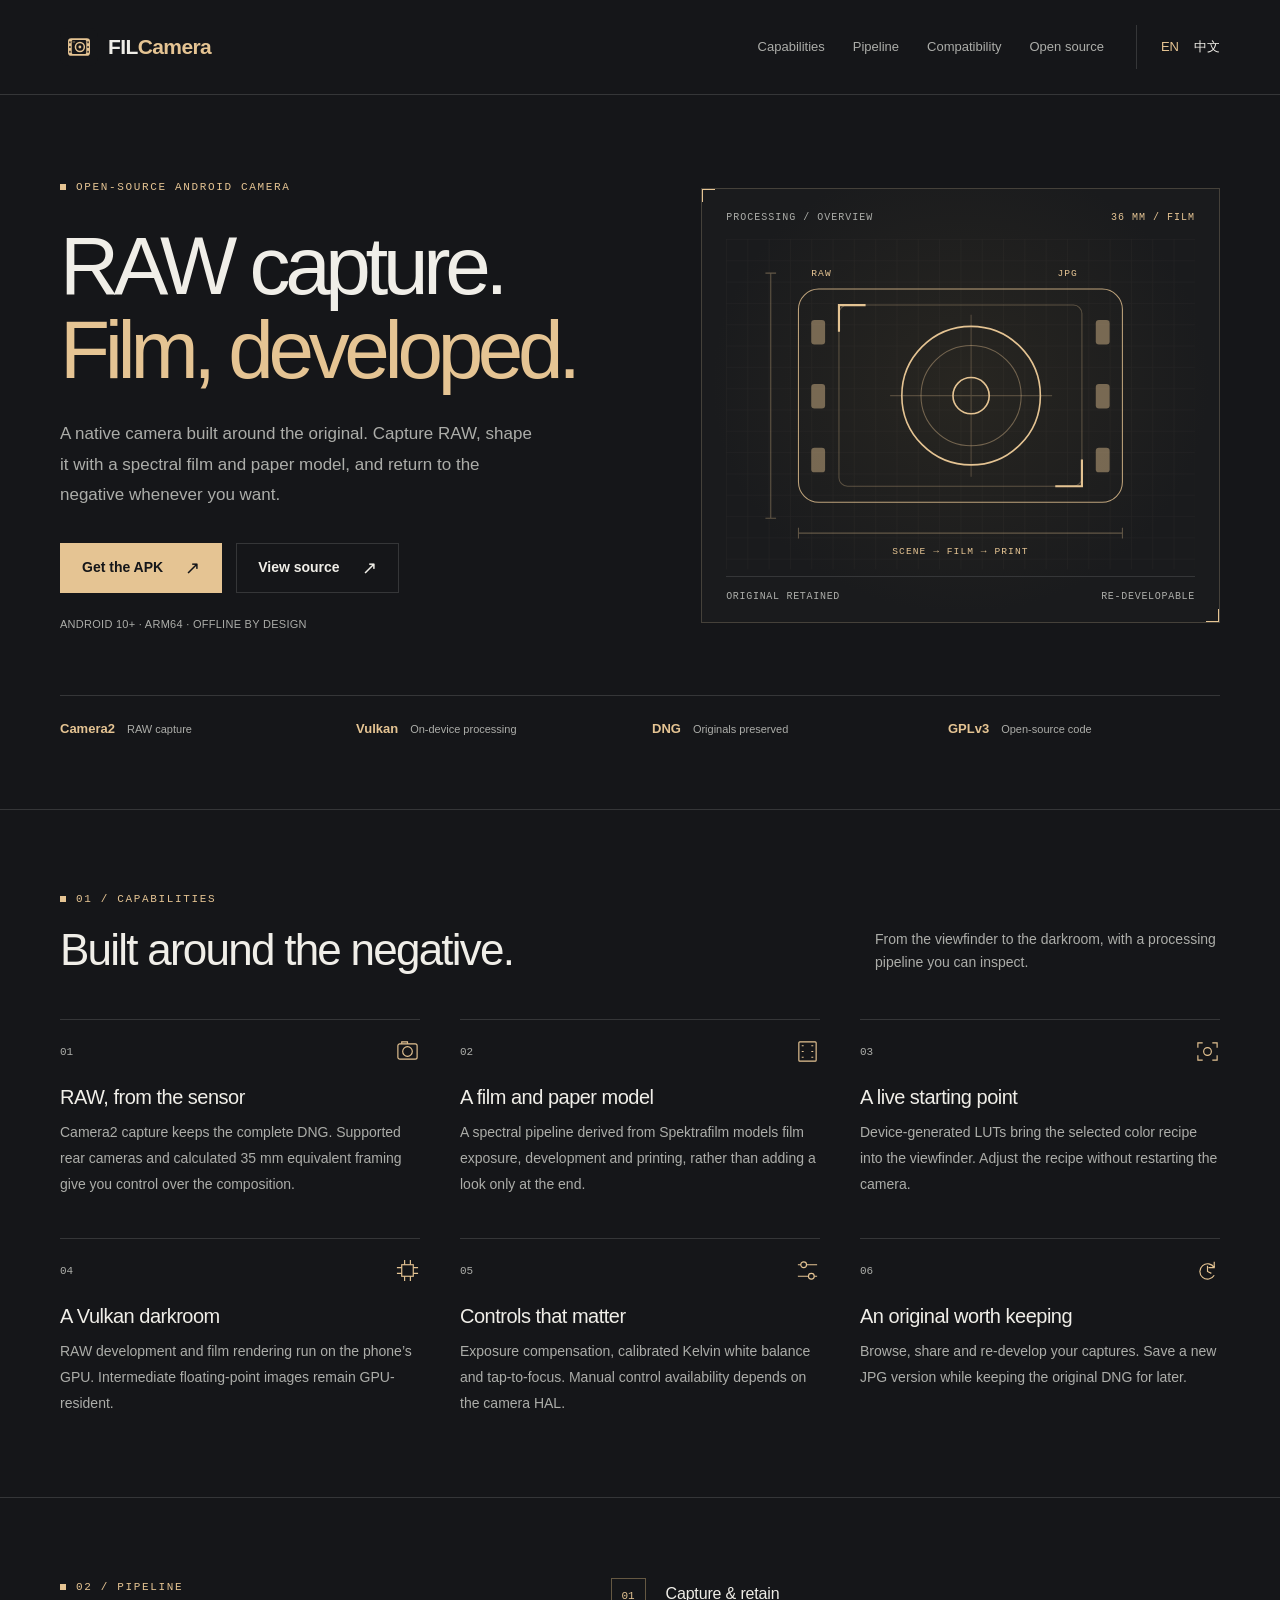
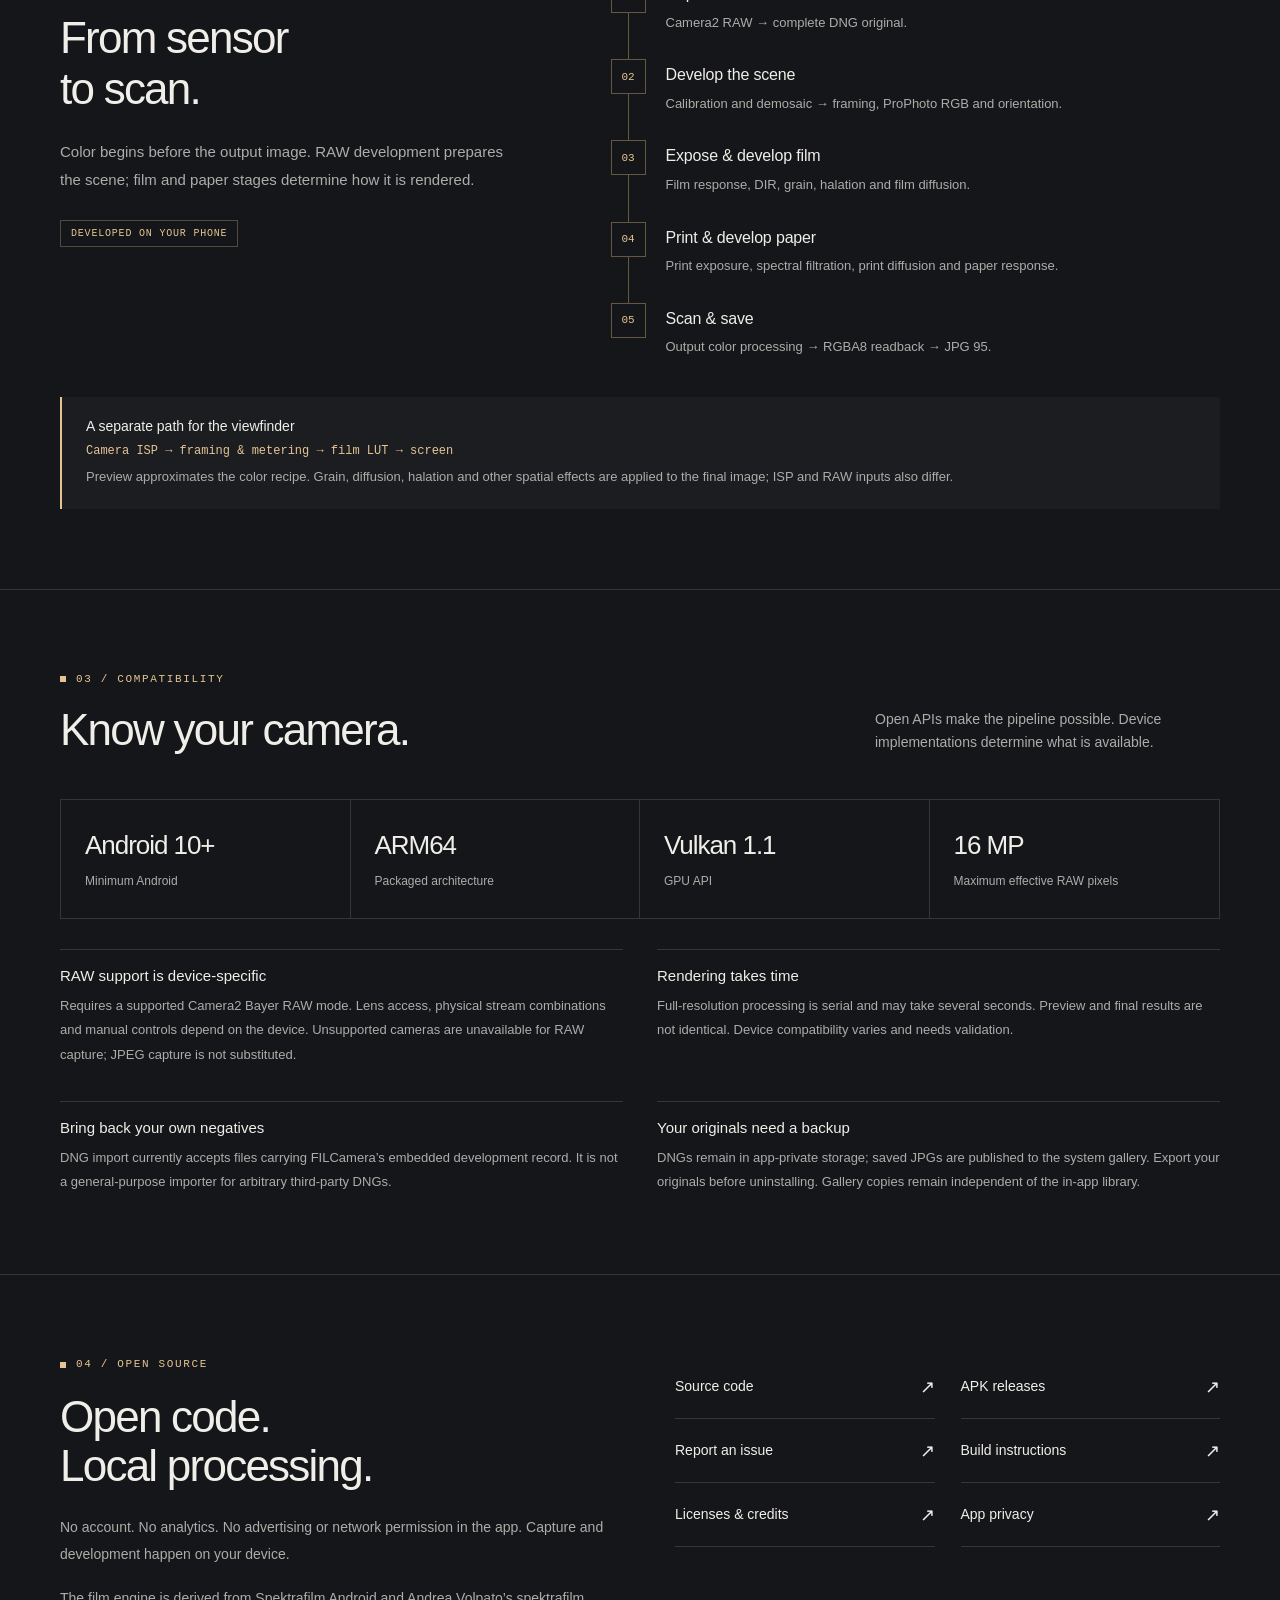
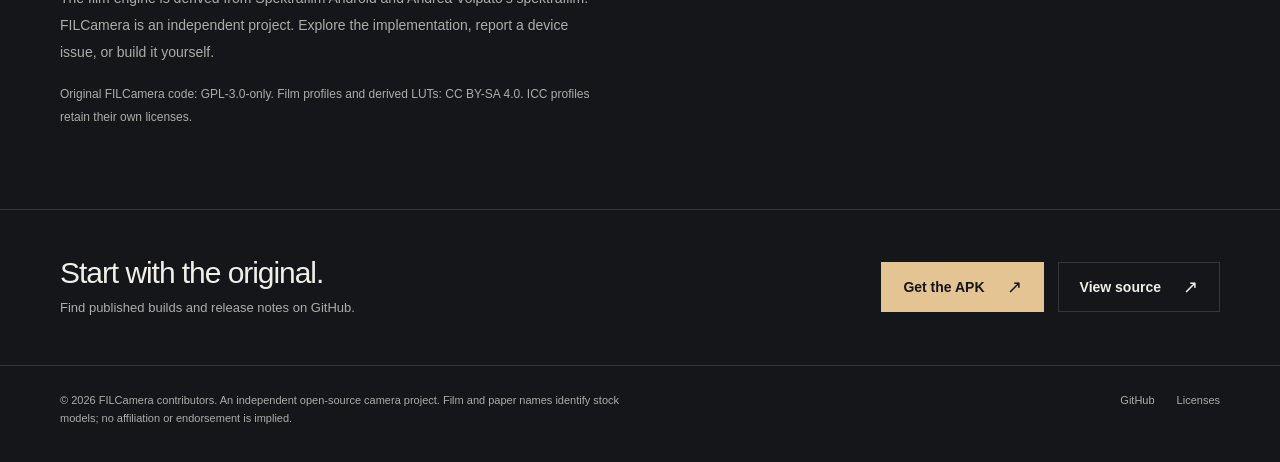
==== index.html @ e4e44b3f "Add FILCamera project website for GitHub Pages" ====
<!doctype html>
<html lang="en">
<head>
<meta charset="utf-8"><meta name="viewport" content="width=device-width, initial-scale=1">
<title>FILCamera — An open-source RAW film camera for Android</title><meta name="description" content="A native Android RAW camera with an on-device Vulkan film pipeline. Keep the DNG, preview a film recipe, and develop another version later.">
<meta name="theme-color" content="#151619"><link rel="icon" href="assets/icon.svg" type="image/svg+xml">
<link rel="canonical" href="https://c52e.github.io/filcamera/"><link rel="alternate" hreflang="en" href="https://c52e.github.io/filcamera/"><link rel="alternate" hreflang="zh-CN" href="https://c52e.github.io/filcamera/zh/"><link rel="alternate" hreflang="x-default" href="https://c52e.github.io/filcamera/">
<meta property="og:type" content="website"><meta property="og:title" content="FILCamera — An open-source RAW film camera for Android"><meta property="og:description" content="A native Android RAW camera with an on-device Vulkan film pipeline. Keep the DNG, preview a film recipe, and develop another version later."><meta property="og:url" content="https://c52e.github.io/filcamera/">
<link rel="stylesheet" href="assets/style.css"><script src="assets/site.js" defer></script>
</head>
<body>
<a class="skip" href="#main">Skip to content</a>
<header class="header"><div class="container header-inner"><a class="brand" href="./" aria-label="FILCamera"><img src="assets/icon.svg" width="38" height="38" alt=""><span>FIL<span class="brand-mark">Camera</span></span></a><nav class="nav" aria-label="Main navigation"><a href="#capabilities">Capabilities</a><a href="#pipeline">Pipeline</a><a href="#compatibility">Compatibility</a><a href="#open-source">Open source</a></nav><nav class="languages" aria-label="Language"><a href="./?lang=en" data-language="en" lang="en" aria-current="page">EN</a><a href="zh/?lang=zh" data-language="zh" lang="zh-CN">中文</a></nav></div></header>
<main id="main">
<section class="hero container" aria-labelledby="hero-title"><div class="hero-grid"><div class="hero-copy"><div class="eyebrow">OPEN-SOURCE ANDROID CAMERA</div><h1 id="hero-title">RAW capture.<br><span>Film, developed.</span></h1><p>A native camera built around the original. Capture RAW, shape it with a spectral film and paper model, and return to the negative whenever you want.</p><div class="actions"><a class="button primary" href="https://github.com/c52e/filcamera/releases">Get the APK<span class="arrow" aria-hidden="true">↗</span></a><a class="button secondary" href="https://github.com/c52e/filcamera">View source<span class="arrow" aria-hidden="true">↗</span></a></div><span class="hero-note">ANDROID 10+ · ARM64 · OFFLINE BY DESIGN</span></div>
<div class="schematic"><div class="schematic-top"><span>PROCESSING / OVERVIEW</span><span>36 MM / FILM</span></div>
<svg class="film-drawing" viewBox="0 0 440 310" role="img" aria-labelledby="diagram-title"><title id="diagram-title">Diagram of RAW capture, film rendering and JPG output</title>
<defs><pattern id="grid" width="20" height="20" patternUnits="userSpaceOnUse"><path d="M20 0H0V20" fill="none" stroke="#c6b89d" stroke-opacity=".055"/></pattern><linearGradient id="film-line" x1="0" x2="1"><stop stop-color="#e5c493" stop-opacity=".1"/><stop offset=".5" stop-color="#e5c493"/><stop offset="1" stop-color="#e5c493" stop-opacity=".1"/></linearGradient></defs>
<rect width="440" height="310" fill="url(#grid)"/>
<g fill="none" stroke="#e5c493"><rect x="68" y="47" width="304" height="200" rx="19" stroke-opacity=".8"/><rect x="106" y="62" width="228" height="170" rx="8" stroke-opacity=".3"/><circle cx="230" cy="147" r="65" stroke-width="1.5"/><circle cx="230" cy="147" r="47" stroke-opacity=".4"/><circle cx="230" cy="147" r="17" stroke-width="1.5"/><path d="M154 147h152m-76-76v152" stroke-opacity=".25"/><path d="M106 87V62h25m178 170h25v-25" stroke-width="2"/><path d="M42 32v230m-5-230h10m-10 230h10" stroke-opacity=".35"/><path d="M68 276h304m-304-5v10m304-10v10" stroke-opacity=".35"/></g>
<g fill="#e5c493" fill-opacity=".45"><rect x="80" y="76" width="13" height="23" rx="3"/><rect x="80" y="136" width="13" height="23" rx="3"/><rect x="80" y="196" width="13" height="23" rx="3"/><rect x="347" y="76" width="13" height="23" rx="3"/><rect x="347" y="136" width="13" height="23" rx="3"/><rect x="347" y="196" width="13" height="23" rx="3"/></g>
<path d="M8 147h60m304 0h60" stroke="url(#film-line)" fill="none"/><g fill="#e5c493" font-family="Consolas,monospace" font-size="9" letter-spacing="1"><text x="80" y="35">RAW</text><text x="311" y="35">JPG</text><text x="220" y="296" text-anchor="middle">SCENE → FILM → PRINT</text></g></svg>
<div class="schematic-bottom"><span>ORIGINAL RETAINED</span><span>RE-DEVELOPABLE</span></div></div></div>
<div class="hero-meta"><div><strong>Camera2</strong><span>RAW capture</span></div><div><strong>Vulkan</strong><span>On-device processing</span></div><div><strong>DNG</strong><span>Originals preserved</span></div><div><strong>GPLv3</strong><span>Open-source code</span></div></div></section>
<section class="section" id="capabilities"><div class="container"><div class="section-heading"><div><div class="eyebrow">01 / Capabilities</div><h2>Built around the negative.</h2></div><p>From the viewfinder to the darkroom, with a processing pipeline you can inspect.</p></div><div class="features"><article class="feature"><div class="feature-top"><span class="feature-number">01</span><svg class="glyph" viewBox="0 0 26 26" fill="none" stroke="currentColor" stroke-width="1.2" aria-hidden="true"><rect x="3" y="5" width="20" height="16" rx="2"/><circle cx="13" cy="13" r="5"/><path d="M7 5V3h6v2"/></svg></div><h3>RAW, from the sensor</h3><p>Camera2 capture keeps the complete DNG. Supported rear cameras and calculated 35 mm equivalent framing give you control over the composition.</p></article><article class="feature"><div class="feature-top"><span class="feature-number">02</span><svg class="glyph" viewBox="0 0 26 26" fill="none" stroke="currentColor" stroke-width="1.2" aria-hidden="true"><rect x="4" y="3" width="18" height="20" rx="1"/><path d="M7 7h2m-2 6h2m-2 6h2m8-12h2m-2 6h2m-2 6h2"/></svg></div><h3>A film and paper model</h3><p>A spectral pipeline derived from Spektrafilm models film exposure, development and printing, rather than adding a look only at the end.</p></article><article class="feature"><div class="feature-top"><span class="feature-number">03</span><svg class="glyph" viewBox="0 0 26 26" fill="none" stroke="currentColor" stroke-width="1.2" aria-hidden="true"><path d="M3 9V4h5m10 0h5v5M3 17v5h5m10 0h5v-5"/><circle cx="13" cy="13" r="4"/></svg></div><h3>A live starting point</h3><p>Device-generated LUTs bring the selected color recipe into the viewfinder. Adjust the recipe without restarting the camera.</p></article><article class="feature"><div class="feature-top"><span class="feature-number">04</span><svg class="glyph" viewBox="0 0 26 26" fill="none" stroke="currentColor" stroke-width="1.2" aria-hidden="true"><rect x="7" y="7" width="12" height="12"/><path d="M10 2v5m6-5v5M10 19v5m6-5v5M2 10h5m-5 6h5m12-6h5m-5 6h5"/></svg></div><h3>A Vulkan darkroom</h3><p>RAW development and film rendering run on the phone’s GPU. Intermediate floating-point images remain GPU-resident.</p></article><article class="feature"><div class="feature-top"><span class="feature-number">05</span><svg class="glyph" viewBox="0 0 26 26" fill="none" stroke="currentColor" stroke-width="1.2" aria-hidden="true"><path d="M3 7h20M3 19h20"/><circle cx="9" cy="7" r="3" fill="#151619"/><circle cx="17" cy="19" r="3" fill="#151619"/></svg></div><h3>Controls that matter</h3><p>Exposure compensation, calibrated Kelvin white balance and tap-to-focus. Manual control availability depends on the camera HAL.</p></article><article class="feature"><div class="feature-top"><span class="feature-number">06</span><svg class="glyph" viewBox="0 0 26 26" fill="none" stroke="currentColor" stroke-width="1.2" aria-hidden="true"><path d="M20 10a8 8 0 1 0 0 8M20 4v6h-6"/><path d="M13 8v6l4 2"/></svg></div><h3>An original worth keeping</h3><p>Browse, share and re-develop your captures. Save a new JPG version while keeping the original DNG for later.</p></article></div></div></section>
<section class="section" id="pipeline"><div class="container"><div class="pipeline-grid"><div class="pipeline-intro"><div class="eyebrow">02 / Pipeline</div><h2>From sensor<br>to scan.</h2><p>Color begins before the output image. RAW development prepares the scene; film and paper stages determine how it is rendered.</p><span class="pipeline-tag">DEVELOPED ON YOUR PHONE</span></div><ol class="flow" aria-label="Final image processing pipeline"><li><span class="flow-index" aria-hidden="true">01</span><div><h3>Capture & retain</h3><p>Camera2 RAW → complete DNG original.</p></div></li><li><span class="flow-index" aria-hidden="true">02</span><div><h3>Develop the scene</h3><p>Calibration and demosaic → framing, ProPhoto RGB and orientation.</p></div></li><li><span class="flow-index" aria-hidden="true">03</span><div><h3>Expose & develop film</h3><p>Film response, DIR, grain, halation and film diffusion.</p></div></li><li><span class="flow-index" aria-hidden="true">04</span><div><h3>Print & develop paper</h3><p>Print exposure, spectral filtration, print diffusion and paper response.</p></div></li><li><span class="flow-index" aria-hidden="true">05</span><div><h3>Scan & save</h3><p>Output color processing → RGBA8 readback → JPG 95.</p></div></li></ol></div><aside class="preview-note"><h3>A separate path for the viewfinder</h3><div class="preview-path">Camera ISP → framing & metering → film LUT → screen</div><p>Preview approximates the color recipe. Grain, diffusion, halation and other spatial effects are applied to the final image; ISP and RAW inputs also differ.</p></aside></div></section>
<section class="section" id="compatibility"><div class="container"><div class="section-heading"><div><div class="eyebrow">03 / Compatibility</div><h2>Know your camera.</h2></div><p>Open APIs make the pipeline possible. Device implementations determine what is available.</p></div><div class="requirements"><div class="requirement"><strong>Android 10+</strong><span>Minimum Android</span></div><div class="requirement"><strong>ARM64</strong><span>Packaged architecture</span></div><div class="requirement"><strong>Vulkan 1.1</strong><span>GPU API</span></div><div class="requirement"><strong>16 MP</strong><span>Maximum effective RAW pixels</span></div></div><div class="details"><article class="detail"><h3>RAW support is device-specific</h3><p>Requires a supported Camera2 Bayer RAW mode. Lens access, physical stream combinations and manual controls depend on the device. Unsupported cameras are unavailable for RAW capture; JPEG capture is not substituted.</p></article><article class="detail"><h3>Rendering takes time</h3><p>Full-resolution processing is serial and may take several seconds. Preview and final results are not identical. Device compatibility varies and needs validation.</p></article><article class="detail"><h3>Bring back your own negatives</h3><p>DNG import currently accepts files carrying FILCamera’s embedded development record. It is not a general-purpose importer for arbitrary third-party DNGs.</p></article><article class="detail"><h3>Your originals need a backup</h3><p>DNGs remain in app-private storage; saved JPGs are published to the system gallery. Export your originals before uninstalling. Gallery copies remain independent of the in-app library.</p></article></div></div></section>
<section class="section" id="open-source"><div class="container open-grid"><div><div class="eyebrow">04 / Open source</div><h2>Open code.<br>Local processing.</h2><p>No account. No analytics. No advertising or network permission in the app. Capture and development happen on your device.</p><p>The film engine is derived from Spektrafilm Android and Andrea Volpato’s spektrafilm. FILCamera is an independent project. Explore the implementation, report a device issue, or build it yourself.</p><p class="license-line">Original FILCamera code: GPL-3.0-only. Film profiles and derived LUTs: CC BY-SA 4.0. ICC profiles retain their own licenses.</p></div><div class="open-links"><a class="resource-link" href="https://github.com/c52e/filcamera"><span>Source code</span><span class="arrow" aria-hidden="true">↗</span></a><a class="resource-link" href="https://github.com/c52e/filcamera/releases"><span>APK releases</span><span class="arrow" aria-hidden="true">↗</span></a><a class="resource-link" href="https://github.com/c52e/filcamera/issues"><span>Report an issue</span><span class="arrow" aria-hidden="true">↗</span></a><a class="resource-link" href="https://github.com/c52e/filcamera/blob/main/docs/BUILD.md"><span>Build instructions</span><span class="arrow" aria-hidden="true">↗</span></a><a class="resource-link" href="https://github.com/c52e/filcamera/blob/main/THIRD_PARTY_NOTICES.md"><span>Licenses & credits</span><span class="arrow" aria-hidden="true">↗</span></a><a class="resource-link" href="https://github.com/c52e/filcamera/blob/main/docs/PRIVACY.md"><span>App privacy</span><span class="arrow" aria-hidden="true">↗</span></a></div></div></section>
<section class="section" style="padding:0"><div class="container get-started"><div><h2>Start with the original.</h2><p>Find published builds and release notes on GitHub.</p></div><div class="actions"><a class="button primary" href="https://github.com/c52e/filcamera/releases">Get the APK<span class="arrow" aria-hidden="true">↗</span></a><a class="button secondary" href="https://github.com/c52e/filcamera">View source<span class="arrow" aria-hidden="true">↗</span></a></div></div></section>
</main><footer class="footer"><div class="container footer-inner"><span>© 2026 FILCamera contributors. An independent open-source camera project. Film and paper names identify stock models; no affiliation or endorsement is implied.</span><div class="footer-links"><a href="https://github.com/c52e/filcamera">GitHub</a><a href="https://github.com/c52e/filcamera/blob/main/THIRD_PARTY_NOTICES.md">Licenses</a></div></div></footer>
</body></html>
---- assets/style.css ----
@charset "UTF-8";
:root{color-scheme:dark;--bg:#151619;--panel:#1b1d20;--text:#f0eee8;--muted:#acada9;--gold:#e5c493;--line:#353638;--max:1160px;font-family:Inter,"Segoe UI",Arial,"PingFang SC","Microsoft YaHei",sans-serif;font-synthesis:none}
*{box-sizing:border-box}html{scroll-behavior:smooth;scroll-padding-top:100px}body{margin:0;background:var(--bg);color:var(--text);font-size:16px;line-height:1.65}a{color:inherit;text-decoration:none}button,a{-webkit-tap-highlight-color:transparent}a:focus-visible,summary:focus-visible{outline:2px solid var(--gold);outline-offset:6px}::selection{background:var(--gold);color:var(--bg)}svg{display:block}img{max-width:100%}h1,h2,h3,p{margin:0}h1,h2,h3{font-weight:500;line-height:1.12;letter-spacing:-.04em}p{color:var(--muted)}.container{width:min(var(--max),calc(100% - 80px));margin-inline:auto}.skip{position:fixed;top:8px;left:8px;z-index:10;background:var(--gold);color:var(--bg);padding:10px 16px;transform:translateY(-150%)}.skip:focus{transform:none}.header{border-bottom:1px solid var(--line)}.header-inner{display:flex;align-items:center;gap:32px;min-height:94px}.brand{display:flex;align-items:center;gap:10px;font-size:21px;font-weight:650;letter-spacing:-.6px;white-space:nowrap}.brand img{width:38px;height:38px}.brand-mark{color:var(--gold)}.nav{display:flex;gap:28px;margin-left:auto;font-size:13px;color:var(--muted)}.nav a:hover,.footer a:hover{color:var(--gold)}.languages{display:flex;border-left:1px solid var(--line);padding-left:24px;gap:15px;font-size:13px}.languages a{display:inline-flex;align-items:center;min-height:44px}.languages [aria-current]{color:var(--gold)}.eyebrow{font-family:"SFMono-Regular",Consolas,monospace;font-size:11px;letter-spacing:.15em;text-transform:uppercase;color:var(--gold);display:flex;align-items:center;gap:10px}.eyebrow:before{content:"";height:6px;width:6px;background:var(--gold)}.hero{padding:83px 0 69px}.hero-grid{display:grid;grid-template-columns:1.12fr 1fr;align-items:center;gap:60px}.hero h1{font-size:clamp(58px,6.4vw,90px);margin:28px 0;line-height:1.02;letter-spacing:-.065em}.hero h1 span{color:var(--gold)}.hero-copy>p{max-width:480px;font-size:17px;line-height:1.8}.actions{display:flex;gap:14px;flex-wrap:wrap;margin-top:32px}.button{display:inline-flex;align-items:center;justify-content:center;gap:22px;min-height:50px;padding:11px 21px;font-size:14px;border:1px solid var(--line);font-weight:550;transition:background .16s,border-color .16s}.button.primary{background:var(--gold);color:#151619;border-color:var(--gold)}.button.primary:hover{background:#f2d6ad}.button.secondary:hover{border-color:var(--gold)}.arrow{font-size:18px;font-weight:400;line-height:1}.hero-note{display:block;margin-top:22px;font-size:11px;letter-spacing:.025em;color:var(--muted)}.schematic{border:1px solid #45413a;position:relative;background:radial-gradient(ellipse at 50% 45%,#282621 0%,#1a1b1d 68%);padding:23px 24px 20px;overflow:hidden}.schematic:before,.schematic:after{content:"";position:absolute;width:12px;height:12px;pointer-events:none}.schematic:before{top:-1px;left:-1px;border-top:2px solid var(--gold);border-left:2px solid var(--gold)}.schematic:after{bottom:-1px;right:-1px;border-bottom:2px solid var(--gold);border-right:2px solid var(--gold)}.schematic-top{display:flex;justify-content:space-between;gap:8px;font:10px Consolas,monospace;letter-spacing:.1em;color:var(--muted)}.schematic-top span:last-child{color:var(--gold)}.film-drawing{width:100%;height:auto;margin:16px 0 6px}.schematic-bottom{border-top:1px solid var(--line);padding-top:14px;display:flex;justify-content:space-between;font:10px Consolas,monospace;letter-spacing:.07em;color:var(--muted)}.hero-meta{margin-top:62px;border-top:1px solid var(--line);display:grid;grid-template-columns:repeat(4,1fr);padding-top:22px;gap:24px}.hero-meta div{display:flex;align-items:baseline;gap:12px}.hero-meta strong{font-size:13px;font-weight:550;color:var(--gold)}.hero-meta span{font-size:11px;color:var(--muted)}.section{padding:80px 0;border-top:1px solid var(--line)}.section-heading{display:flex;justify-content:space-between;align-items:flex-end;gap:48px;margin-bottom:45px}.section-heading h2,.pipeline-intro h2{font-size:44px;margin-top:17px}.section-heading>p{font-size:14px;max-width:345px}.features{display:grid;grid-template-columns:repeat(3,1fr);column-gap:40px;row-gap:40px}.feature{border-top:1px solid var(--line);padding-top:19px}.feature-top{display:flex;justify-content:space-between;align-items:center;margin-bottom:22px}.feature-number{font:11px Consolas,monospace;color:var(--muted)}.glyph{height:25px;width:25px;color:var(--gold)}.feature h3{font-size:20px;letter-spacing:-.025em;margin-bottom:12px}.feature p{font-size:14px;line-height:1.85}.pipeline-grid{display:grid;grid-template-columns:.85fr 1.15fr;gap:100px}.pipeline-intro h2{line-height:1.15;margin-bottom:24px}.pipeline-intro>p{font-size:15px;line-height:1.85}.inline-link{color:var(--gold);border-bottom:1px solid #6c604d;padding-bottom:3px}.pipeline-tag{display:inline-flex;font:10px Consolas,monospace;letter-spacing:.08em;border:1px solid #514a3d;padding:7px 10px;color:var(--gold);margin-top:26px}.flow{list-style:none;padding:0;margin:0}.flow li{display:grid;grid-template-columns:36px 1fr;gap:19px;position:relative;padding:0 0 25px}.flow li:not(:last-child):before{content:"";position:absolute;left:17px;top:34px;bottom:0;border-left:1px solid #655842}.flow li:last-child{padding-bottom:0}.flow-index{border:1px solid #655842;color:var(--gold);display:grid;place-items:center;width:35px;height:35px;font:11px Consolas,monospace;background:var(--bg);position:relative}.flow h3{font-size:16px;letter-spacing:-.01em;line-height:1.4;padding-top:5px}.flow p{font-size:13px;margin-top:6px;line-height:1.75}.preview-note{margin-top:38px;border-left:2px solid var(--gold);background:var(--panel);padding:22px 24px}.preview-note h3{font-size:14px;letter-spacing:0;margin-bottom:9px}.preview-path{font:12px Consolas,monospace;color:var(--gold);margin-bottom:8px}.preview-note p{font-size:13px}.requirements{display:grid;grid-template-columns:repeat(4,1fr);border:1px solid var(--line)}.requirement{padding:24px}.requirement:not(:last-child){border-right:1px solid var(--line)}.requirement strong{display:block;font-size:26px;font-weight:450;letter-spacing:-.04em}.requirement span{font-size:12px;color:var(--muted)}.details{margin-top:30px;display:grid;grid-template-columns:1fr 1fr;gap:34px}.detail{padding-top:18px;border-top:1px solid var(--line)}.detail h3{font-size:15px;letter-spacing:0;margin-bottom:10px}.detail p{font-size:13px;line-height:1.85}.open-grid{display:grid;grid-template-columns:1fr 1fr;gap:70px}.open-grid h2{font-size:44px;margin:18px 0 24px}.open-grid p{font-size:14px;line-height:1.9}.open-grid p+p{margin-top:18px}.open-links{display:grid;grid-template-columns:1fr 1fr;gap:0 26px;align-content:start}.resource-link{display:flex;gap:12px;justify-content:space-between;align-items:center;min-height:64px;border-bottom:1px solid var(--line);font-size:14px}.resource-link:hover{color:var(--gold);border-color:var(--gold)}.license-line{margin-top:32px;font-size:12px!important;color:var(--muted)}.get-started{padding:46px 0;display:flex;justify-content:space-between;align-items:center;gap:28px}.get-started h2{font-size:30px;letter-spacing:-.035em;margin-bottom:8px}.get-started p{font-size:13px}.get-started .actions{margin:0;flex-shrink:0}.footer{border-top:1px solid var(--line);padding:25px 0 35px;font-size:11px;color:var(--muted)}.footer-inner{display:flex;justify-content:space-between;gap:24px}.footer-inner>span{max-width:580px}.footer-links{display:flex;gap:22px;flex-shrink:0}html[lang=zh-CN] h1{font-size:clamp(48px,5.8vw,78px);line-height:1.15;letter-spacing:-.035em}html[lang=zh-CN] h2{letter-spacing:-.025em}html[lang=zh-CN] .hero-copy>p{font-size:16px}.sr-only{position:absolute;width:1px;height:1px;padding:0;margin:-1px;overflow:hidden;clip:rect(0,0,0,0);white-space:nowrap;border:0}
@media(min-width:1600px){.hero{padding-top:100px;padding-bottom:80px}}
@media(max-width:1050px){.container{width:calc(100% - 48px)}.nav{gap:18px}.hero-grid{gap:35px}.hero h1{font-size:66px}.pipeline-grid{gap:50px}.hero-meta div{display:block}.hero-meta span{display:block;margin-top:5px}.features{column-gap:28px}.open-grid{gap:40px}.languages{padding-left:16px}.header-inner{gap:20px}}
@media(max-width:760px){html{scroll-padding-top:25px}.container{width:calc(100% - 40px)}.header-inner{min-height:78px;flex-wrap:wrap;gap:0;padding-block:14px}.brand{font-size:20px}.brand img{width:34px;height:34px}.languages{margin-left:auto;border:0;padding:0}.nav{order:3;width:100%;justify-content:space-between;margin:9px 0 0;gap:12px;font-size:11px}.hero{padding:46px 0 40px}.hero-grid{grid-template-columns:1fr;gap:38px}.hero h1{font-size:clamp(50px,10vw,72px);margin-block:22px;line-height:1.04}.hero-copy>p{font-size:15px;max-width:550px}.actions{margin-top:26px;gap:12px}.hero-note{font-size:10px}.schematic{max-width:510px;width:100%;justify-self:center;padding:20px}.film-drawing{max-height:300px}.hero-meta{margin-top:36px;grid-template-columns:repeat(2,1fr);gap:20px}.hero-meta strong{font-size:12px}.section{padding:48px 0}.section-heading{display:block;margin-bottom:28px}.section-heading h2,.pipeline-intro h2,.open-grid h2{font-size:34px}.section-heading>p{margin-top:18px;max-width:500px}.features{grid-template-columns:repeat(2,1fr);gap:28px 24px}.feature h3{font-size:18px}.feature p{font-size:13px}.feature-top{margin-bottom:16px}.pipeline-grid{grid-template-columns:1fr;gap:32px}.pipeline-intro h2{margin-bottom:18px}.pipeline-intro>p{font-size:14px}.pipeline-tag{margin-top:20px}.flow li{padding-bottom:23px}.requirements{grid-template-columns:1fr 1fr}.requirement{padding:20px}.requirement strong{font-size:24px}.requirement:nth-child(2){border-right:0}.requirement:nth-child(-n+2){border-bottom:1px solid var(--line)}.details{gap:24px;grid-template-columns:1fr}.open-grid{grid-template-columns:1fr;gap:24px}.open-grid h2{margin-bottom:18px}.get-started{display:block;padding:32px 0}.get-started h2{font-size:27px}.get-started .actions{margin-top:24px}.footer-inner{display:block}.footer-links{margin-top:18px}.eyebrow{font-size:10px}html[lang=zh-CN] h1{font-size:clamp(43px,9vw,66px)}}
@media(max-width:360px){.container{width:calc(100% - 32px)}.features{grid-template-columns:1fr}.nav{font-size:10px;gap:6px}.button{padding:11px 16px;gap:16px}.hero h1{font-size:47px}.open-links{grid-template-columns:1fr}.schematic-top,.schematic-bottom{font-size:9px;letter-spacing:0}}
@media(prefers-reduced-motion:reduce){html{scroll-behavior:auto}*{transition:none!important;animation:none!important}}
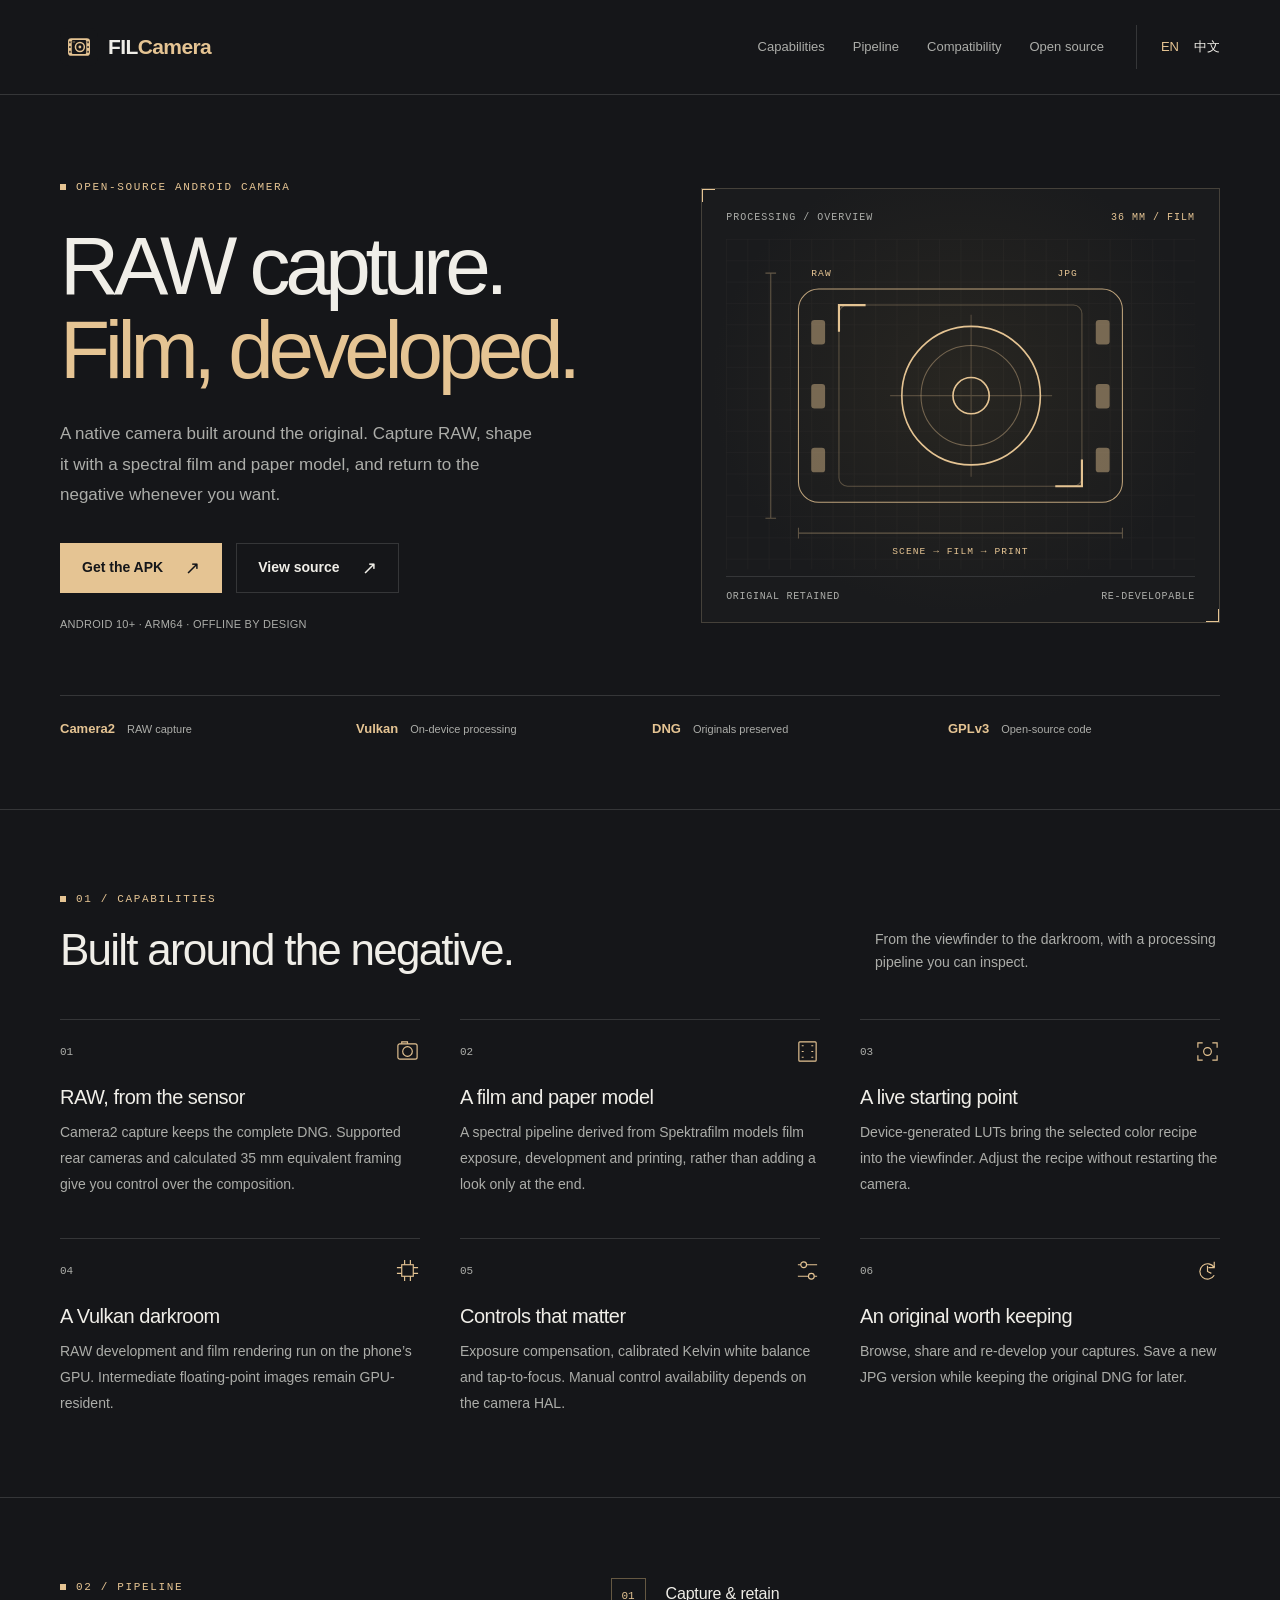
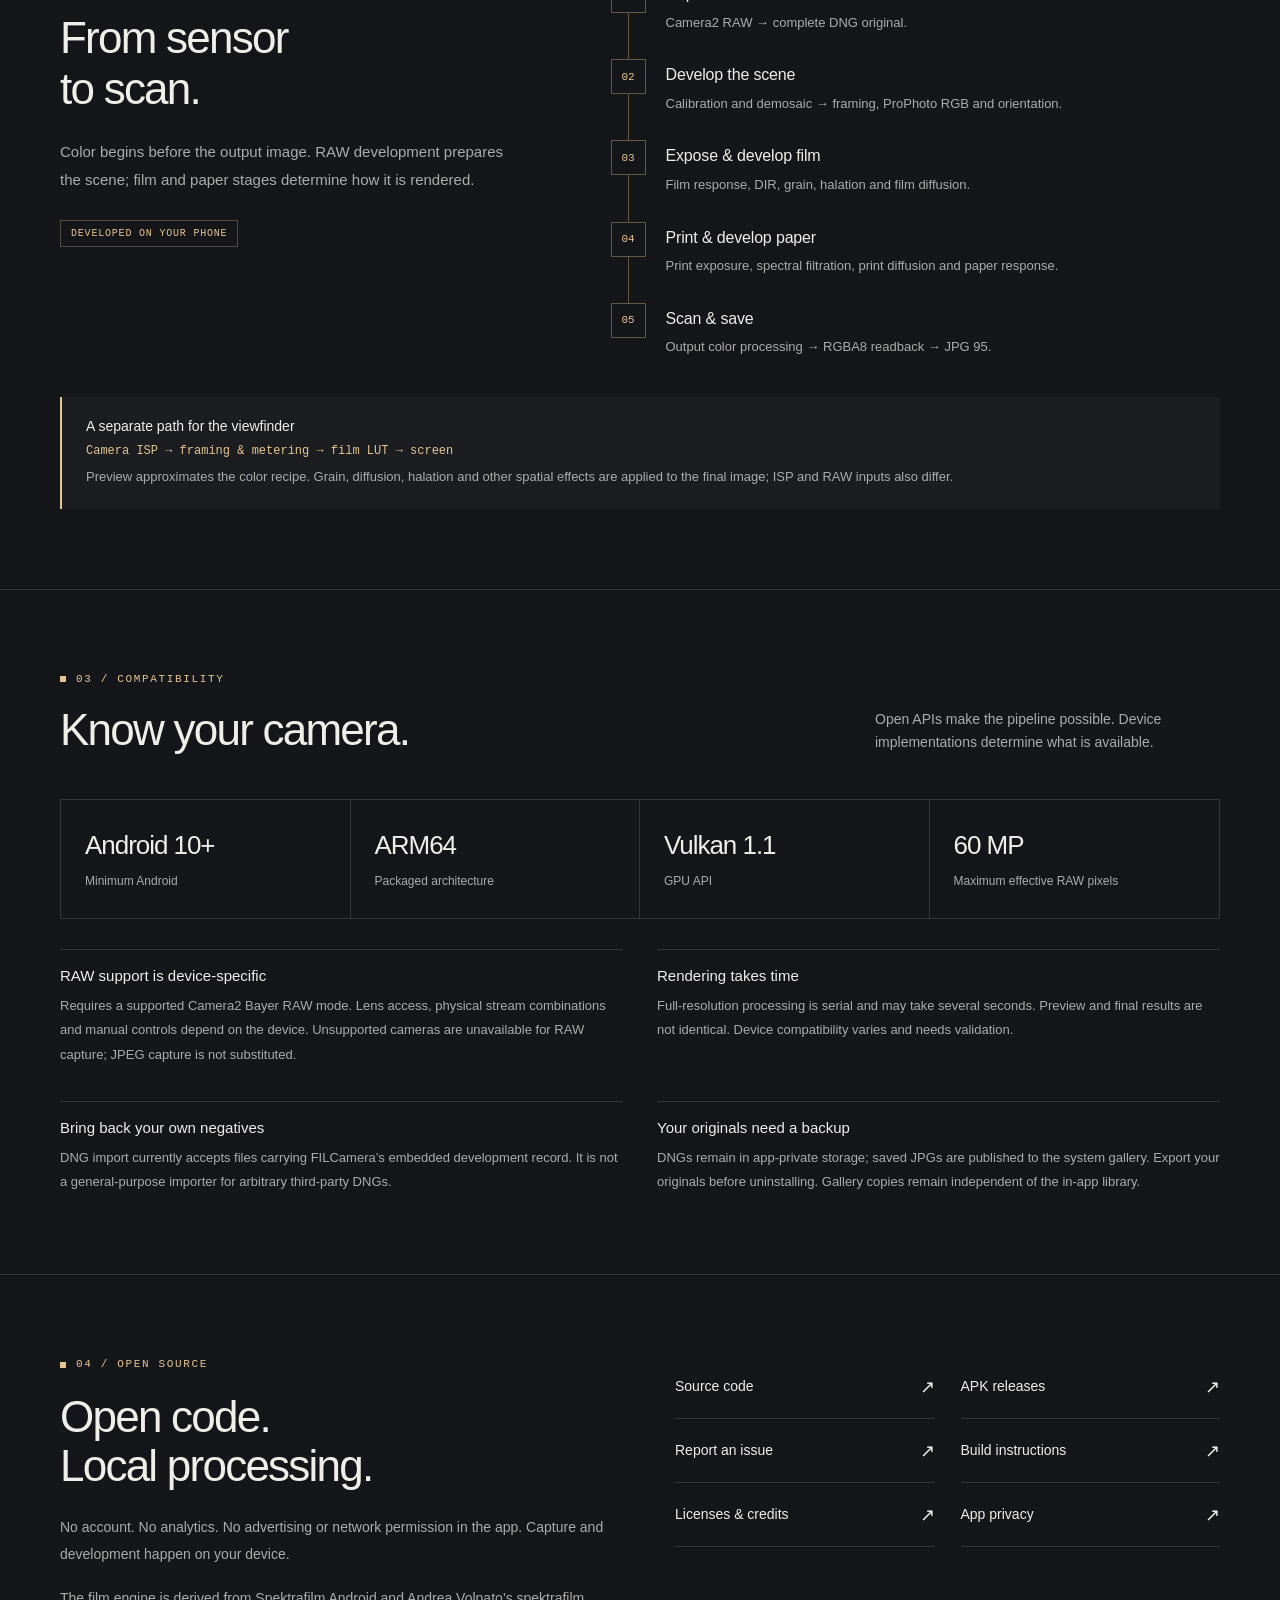
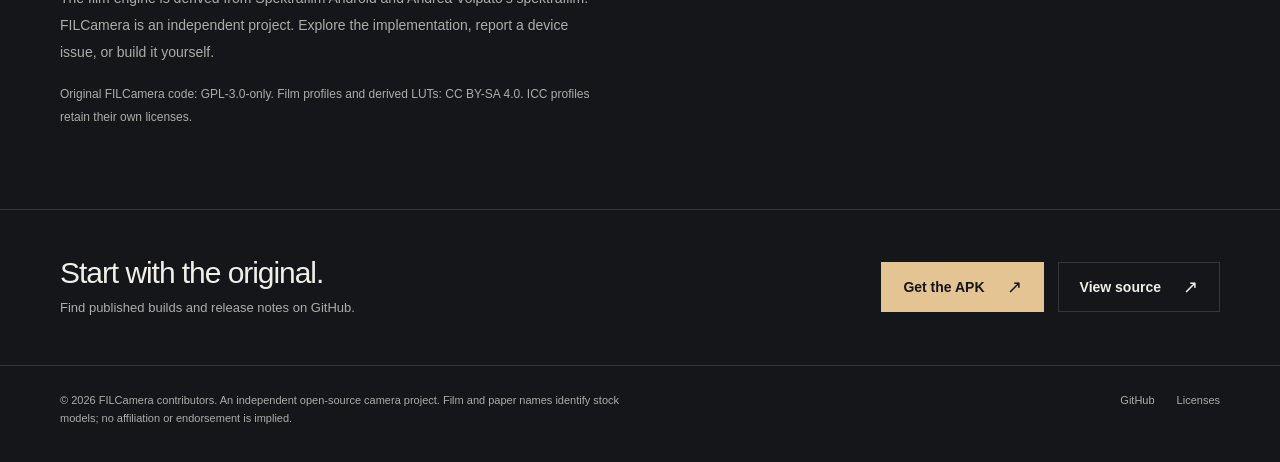
==== commit 0e6ec963: "Update website RAW pixel limit to 60 MP" ====
--- a/index.html
+++ b/index.html
@@ -24,7 +24,7 @@
 <div class="hero-meta"><div><strong>Camera2</strong><span>RAW capture</span></div><div><strong>Vulkan</strong><span>On-device processing</span></div><div><strong>DNG</strong><span>Originals preserved</span></div><div><strong>GPLv3</strong><span>Open-source code</span></div></div></section>
 <section class="section" id="capabilities"><div class="container"><div class="section-heading"><div><div class="eyebrow">01 / Capabilities</div><h2>Built around the negative.</h2></div><p>From the viewfinder to the darkroom, with a processing pipeline you can inspect.</p></div><div class="features"><article class="feature"><div class="feature-top"><span class="feature-number">01</span><svg class="glyph" viewBox="0 0 26 26" fill="none" stroke="currentColor" stroke-width="1.2" aria-hidden="true"><rect x="3" y="5" width="20" height="16" rx="2"/><circle cx="13" cy="13" r="5"/><path d="M7 5V3h6v2"/></svg></div><h3>RAW, from the sensor</h3><p>Camera2 capture keeps the complete DNG. Supported rear cameras and calculated 35 mm equivalent framing give you control over the composition.</p></article><article class="feature"><div class="feature-top"><span class="feature-number">02</span><svg class="glyph" viewBox="0 0 26 26" fill="none" stroke="currentColor" stroke-width="1.2" aria-hidden="true"><rect x="4" y="3" width="18" height="20" rx="1"/><path d="M7 7h2m-2 6h2m-2 6h2m8-12h2m-2 6h2m-2 6h2"/></svg></div><h3>A film and paper model</h3><p>A spectral pipeline derived from Spektrafilm models film exposure, development and printing, rather than adding a look only at the end.</p></article><article class="feature"><div class="feature-top"><span class="feature-number">03</span><svg class="glyph" viewBox="0 0 26 26" fill="none" stroke="currentColor" stroke-width="1.2" aria-hidden="true"><path d="M3 9V4h5m10 0h5v5M3 17v5h5m10 0h5v-5"/><circle cx="13" cy="13" r="4"/></svg></div><h3>A live starting point</h3><p>Device-generated LUTs bring the selected color recipe into the viewfinder. Adjust the recipe without restarting the camera.</p></article><article class="feature"><div class="feature-top"><span class="feature-number">04</span><svg class="glyph" viewBox="0 0 26 26" fill="none" stroke="currentColor" stroke-width="1.2" aria-hidden="true"><rect x="7" y="7" width="12" height="12"/><path d="M10 2v5m6-5v5M10 19v5m6-5v5M2 10h5m-5 6h5m12-6h5m-5 6h5"/></svg></div><h3>A Vulkan darkroom</h3><p>RAW development and film rendering run on the phone’s GPU. Intermediate floating-point images remain GPU-resident.</p></article><article class="feature"><div class="feature-top"><span class="feature-number">05</span><svg class="glyph" viewBox="0 0 26 26" fill="none" stroke="currentColor" stroke-width="1.2" aria-hidden="true"><path d="M3 7h20M3 19h20"/><circle cx="9" cy="7" r="3" fill="#151619"/><circle cx="17" cy="19" r="3" fill="#151619"/></svg></div><h3>Controls that matter</h3><p>Exposure compensation, calibrated Kelvin white balance and tap-to-focus. Manual control availability depends on the camera HAL.</p></article><article class="feature"><div class="feature-top"><span class="feature-number">06</span><svg class="glyph" viewBox="0 0 26 26" fill="none" stroke="currentColor" stroke-width="1.2" aria-hidden="true"><path d="M20 10a8 8 0 1 0 0 8M20 4v6h-6"/><path d="M13 8v6l4 2"/></svg></div><h3>An original worth keeping</h3><p>Browse, share and re-develop your captures. Save a new JPG version while keeping the original DNG for later.</p></article></div></div></section>
 <section class="section" id="pipeline"><div class="container"><div class="pipeline-grid"><div class="pipeline-intro"><div class="eyebrow">02 / Pipeline</div><h2>From sensor<br>to scan.</h2><p>Color begins before the output image. RAW development prepares the scene; film and paper stages determine how it is rendered.</p><span class="pipeline-tag">DEVELOPED ON YOUR PHONE</span></div><ol class="flow" aria-label="Final image processing pipeline"><li><span class="flow-index" aria-hidden="true">01</span><div><h3>Capture & retain</h3><p>Camera2 RAW → complete DNG original.</p></div></li><li><span class="flow-index" aria-hidden="true">02</span><div><h3>Develop the scene</h3><p>Calibration and demosaic → framing, ProPhoto RGB and orientation.</p></div></li><li><span class="flow-index" aria-hidden="true">03</span><div><h3>Expose & develop film</h3><p>Film response, DIR, grain, halation and film diffusion.</p></div></li><li><span class="flow-index" aria-hidden="true">04</span><div><h3>Print & develop paper</h3><p>Print exposure, spectral filtration, print diffusion and paper response.</p></div></li><li><span class="flow-index" aria-hidden="true">05</span><div><h3>Scan & save</h3><p>Output color processing → RGBA8 readback → JPG 95.</p></div></li></ol></div><aside class="preview-note"><h3>A separate path for the viewfinder</h3><div class="preview-path">Camera ISP → framing & metering → film LUT → screen</div><p>Preview approximates the color recipe. Grain, diffusion, halation and other spatial effects are applied to the final image; ISP and RAW inputs also differ.</p></aside></div></section>
-<section class="section" id="compatibility"><div class="container"><div class="section-heading"><div><div class="eyebrow">03 / Compatibility</div><h2>Know your camera.</h2></div><p>Open APIs make the pipeline possible. Device implementations determine what is available.</p></div><div class="requirements"><div class="requirement"><strong>Android 10+</strong><span>Minimum Android</span></div><div class="requirement"><strong>ARM64</strong><span>Packaged architecture</span></div><div class="requirement"><strong>Vulkan 1.1</strong><span>GPU API</span></div><div class="requirement"><strong>16 MP</strong><span>Maximum effective RAW pixels</span></div></div><div class="details"><article class="detail"><h3>RAW support is device-specific</h3><p>Requires a supported Camera2 Bayer RAW mode. Lens access, physical stream combinations and manual controls depend on the device. Unsupported cameras are unavailable for RAW capture; JPEG capture is not substituted.</p></article><article class="detail"><h3>Rendering takes time</h3><p>Full-resolution processing is serial and may take several seconds. Preview and final results are not identical. Device compatibility varies and needs validation.</p></article><article class="detail"><h3>Bring back your own negatives</h3><p>DNG import currently accepts files carrying FILCamera’s embedded development record. It is not a general-purpose importer for arbitrary third-party DNGs.</p></article><article class="detail"><h3>Your originals need a backup</h3><p>DNGs remain in app-private storage; saved JPGs are published to the system gallery. Export your originals before uninstalling. Gallery copies remain independent of the in-app library.</p></article></div></div></section>
+<section class="section" id="compatibility"><div class="container"><div class="section-heading"><div><div class="eyebrow">03 / Compatibility</div><h2>Know your camera.</h2></div><p>Open APIs make the pipeline possible. Device implementations determine what is available.</p></div><div class="requirements"><div class="requirement"><strong>Android 10+</strong><span>Minimum Android</span></div><div class="requirement"><strong>ARM64</strong><span>Packaged architecture</span></div><div class="requirement"><strong>Vulkan 1.1</strong><span>GPU API</span></div><div class="requirement"><strong>60 MP</strong><span>Maximum effective RAW pixels</span></div></div><div class="details"><article class="detail"><h3>RAW support is device-specific</h3><p>Requires a supported Camera2 Bayer RAW mode. Lens access, physical stream combinations and manual controls depend on the device. Unsupported cameras are unavailable for RAW capture; JPEG capture is not substituted.</p></article><article class="detail"><h3>Rendering takes time</h3><p>Full-resolution processing is serial and may take several seconds. Preview and final results are not identical. Device compatibility varies and needs validation.</p></article><article class="detail"><h3>Bring back your own negatives</h3><p>DNG import currently accepts files carrying FILCamera’s embedded development record. It is not a general-purpose importer for arbitrary third-party DNGs.</p></article><article class="detail"><h3>Your originals need a backup</h3><p>DNGs remain in app-private storage; saved JPGs are published to the system gallery. Export your originals before uninstalling. Gallery copies remain independent of the in-app library.</p></article></div></div></section>
 <section class="section" id="open-source"><div class="container open-grid"><div><div class="eyebrow">04 / Open source</div><h2>Open code.<br>Local processing.</h2><p>No account. No analytics. No advertising or network permission in the app. Capture and development happen on your device.</p><p>The film engine is derived from Spektrafilm Android and Andrea Volpato’s spektrafilm. FILCamera is an independent project. Explore the implementation, report a device issue, or build it yourself.</p><p class="license-line">Original FILCamera code: GPL-3.0-only. Film profiles and derived LUTs: CC BY-SA 4.0. ICC profiles retain their own licenses.</p></div><div class="open-links"><a class="resource-link" href="https://github.com/c52e/filcamera"><span>Source code</span><span class="arrow" aria-hidden="true">↗</span></a><a class="resource-link" href="https://github.com/c52e/filcamera/releases"><span>APK releases</span><span class="arrow" aria-hidden="true">↗</span></a><a class="resource-link" href="https://github.com/c52e/filcamera/issues"><span>Report an issue</span><span class="arrow" aria-hidden="true">↗</span></a><a class="resource-link" href="https://github.com/c52e/filcamera/blob/main/docs/BUILD.md"><span>Build instructions</span><span class="arrow" aria-hidden="true">↗</span></a><a class="resource-link" href="https://github.com/c52e/filcamera/blob/main/THIRD_PARTY_NOTICES.md"><span>Licenses & credits</span><span class="arrow" aria-hidden="true">↗</span></a><a class="resource-link" href="https://github.com/c52e/filcamera/blob/main/docs/PRIVACY.md"><span>App privacy</span><span class="arrow" aria-hidden="true">↗</span></a></div></div></section>
 <section class="section" style="padding:0"><div class="container get-started"><div><h2>Start with the original.</h2><p>Find published builds and release notes on GitHub.</p></div><div class="actions"><a class="button primary" href="https://github.com/c52e/filcamera/releases">Get the APK<span class="arrow" aria-hidden="true">↗</span></a><a class="button secondary" href="https://github.com/c52e/filcamera">View source<span class="arrow" aria-hidden="true">↗</span></a></div></div></section>
 </main><footer class="footer"><div class="container footer-inner"><span>© 2026 FILCamera contributors. An independent open-source camera project. Film and paper names identify stock models; no affiliation or endorsement is implied.</span><div class="footer-links"><a href="https://github.com/c52e/filcamera">GitHub</a><a href="https://github.com/c52e/filcamera/blob/main/THIRD_PARTY_NOTICES.md">Licenses</a></div></div></footer>
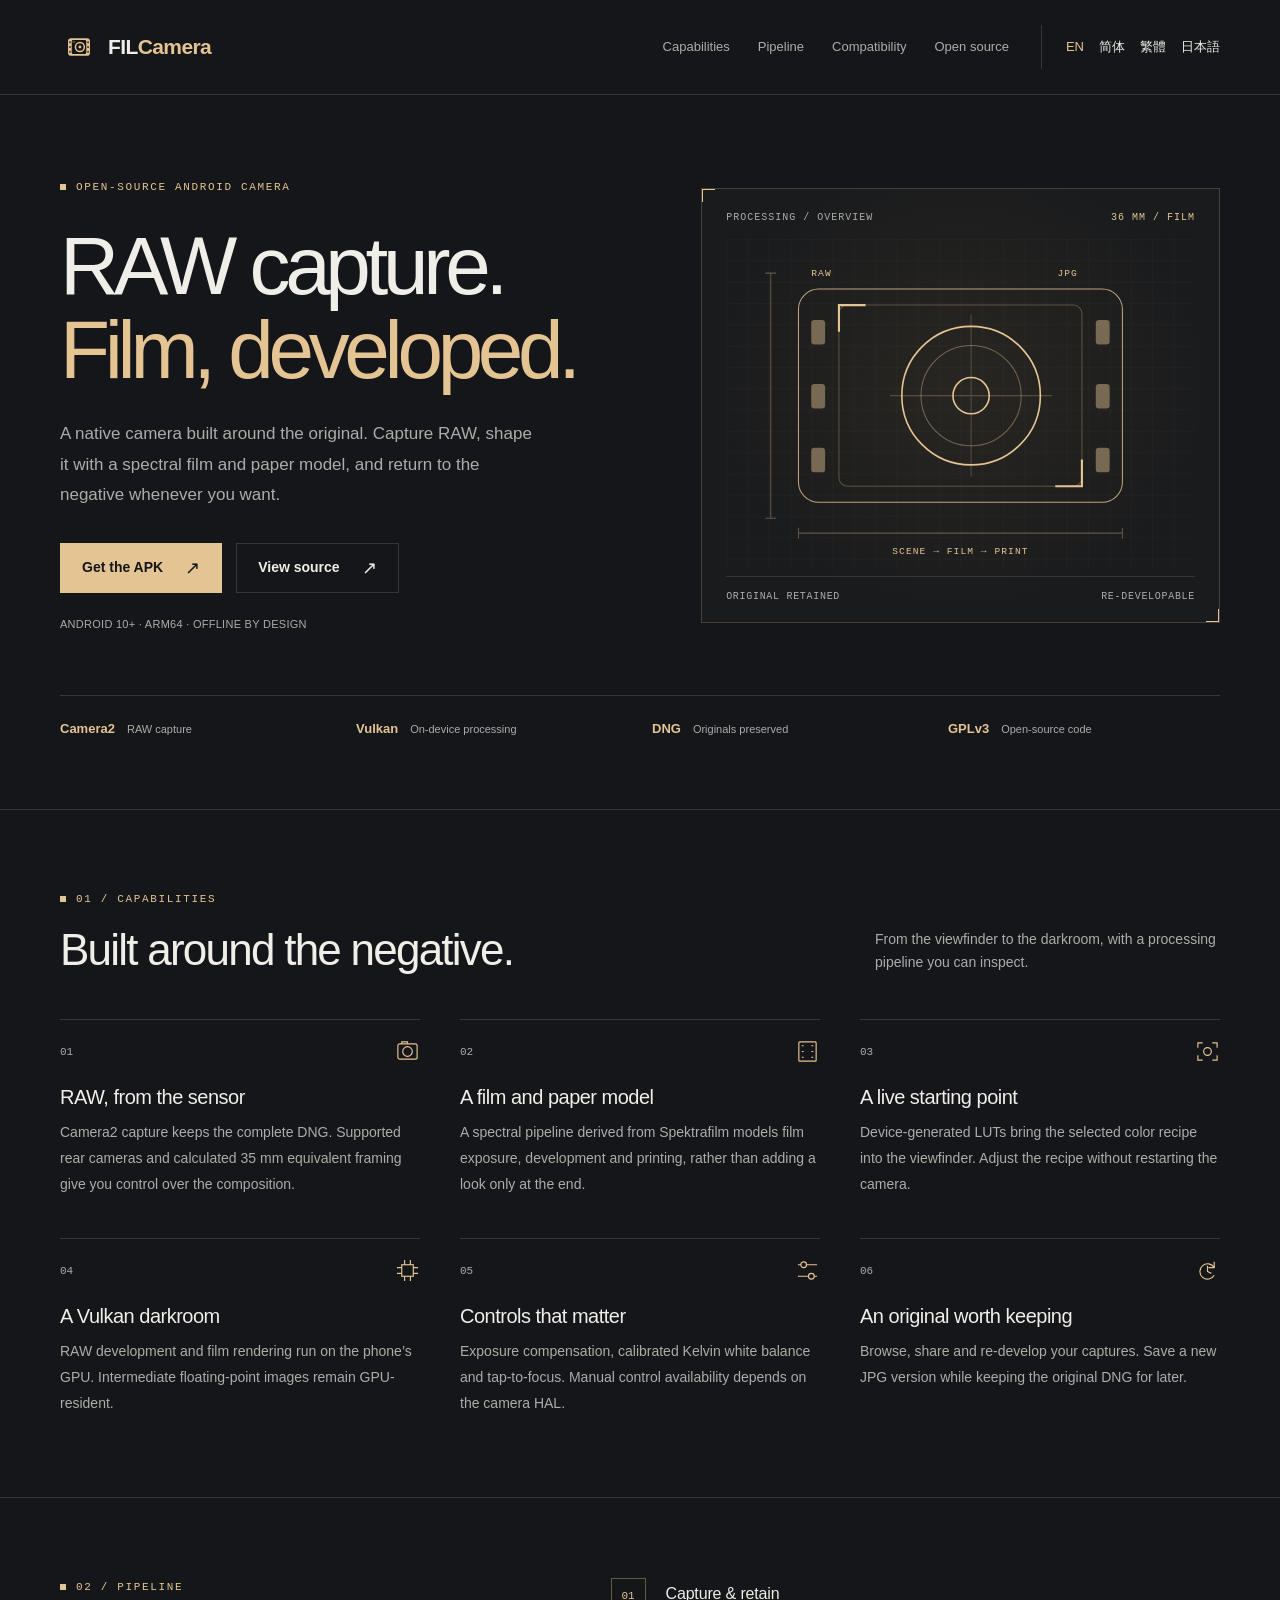
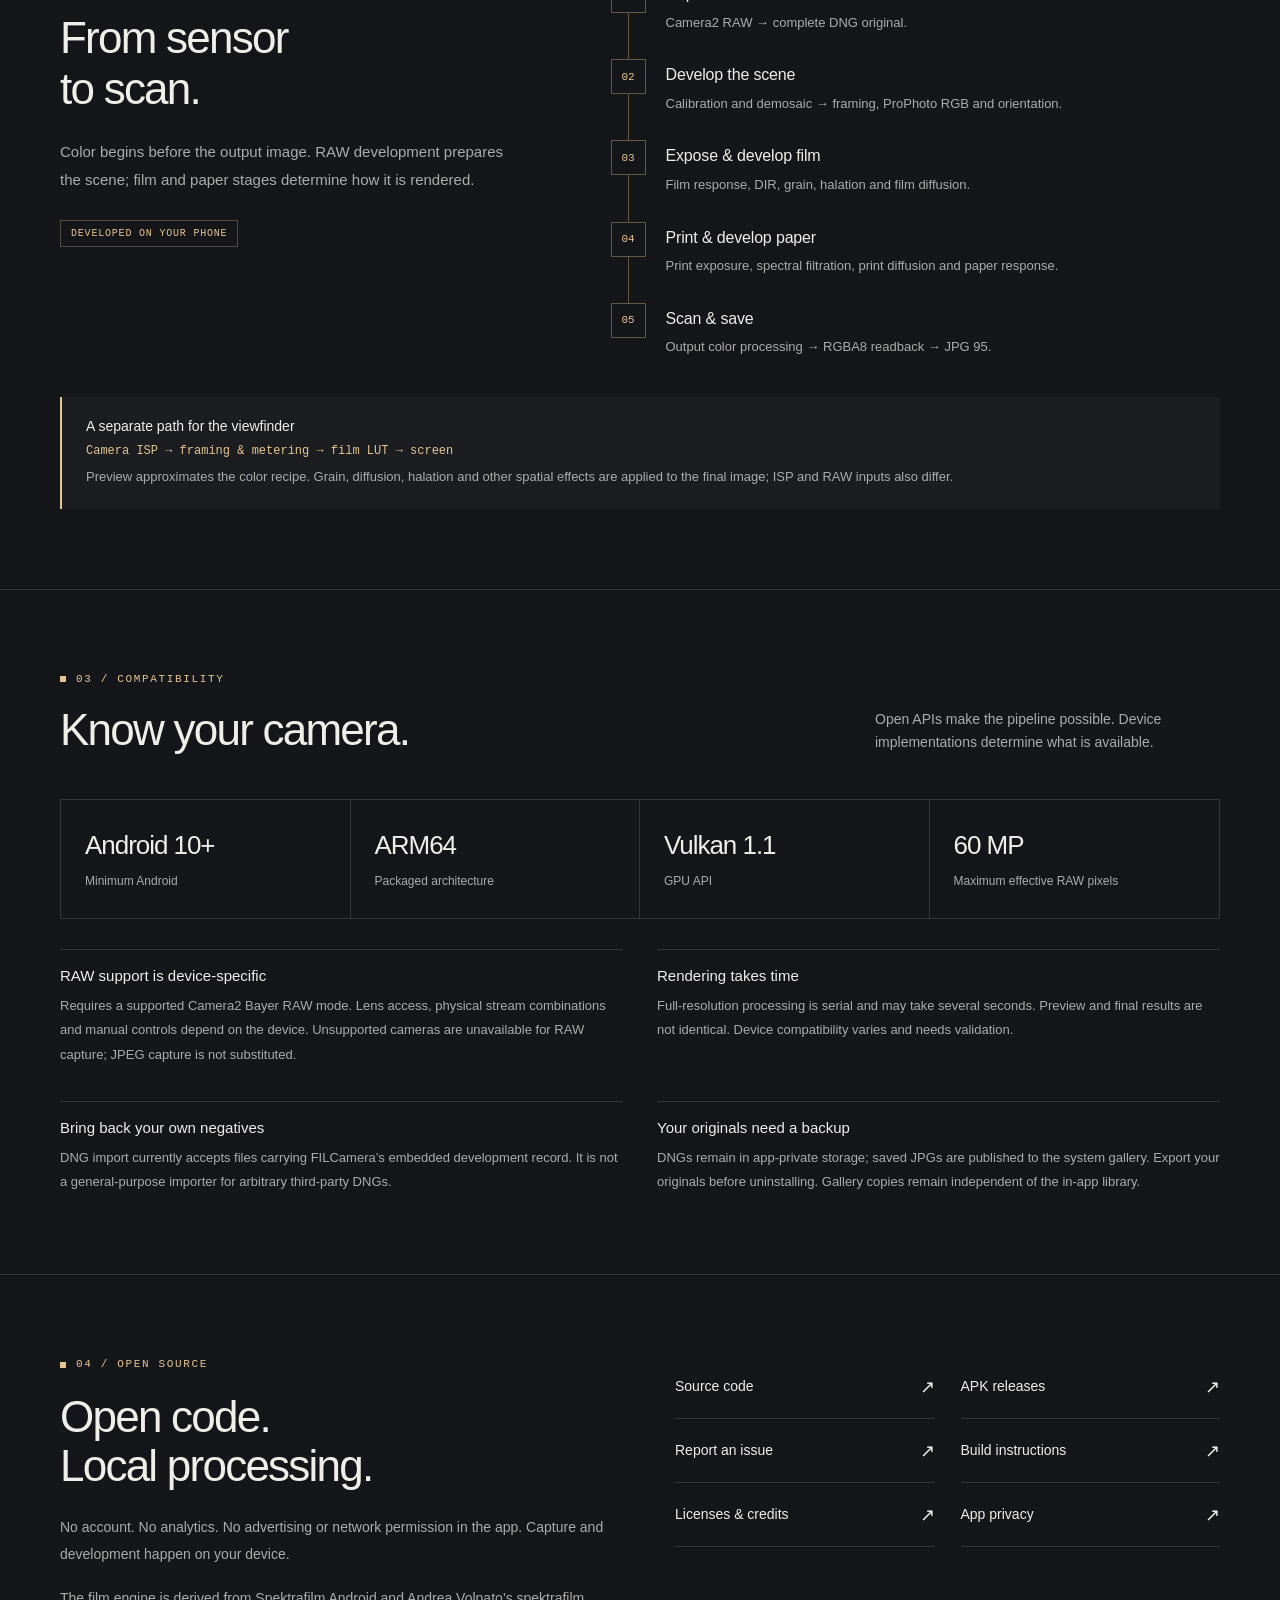
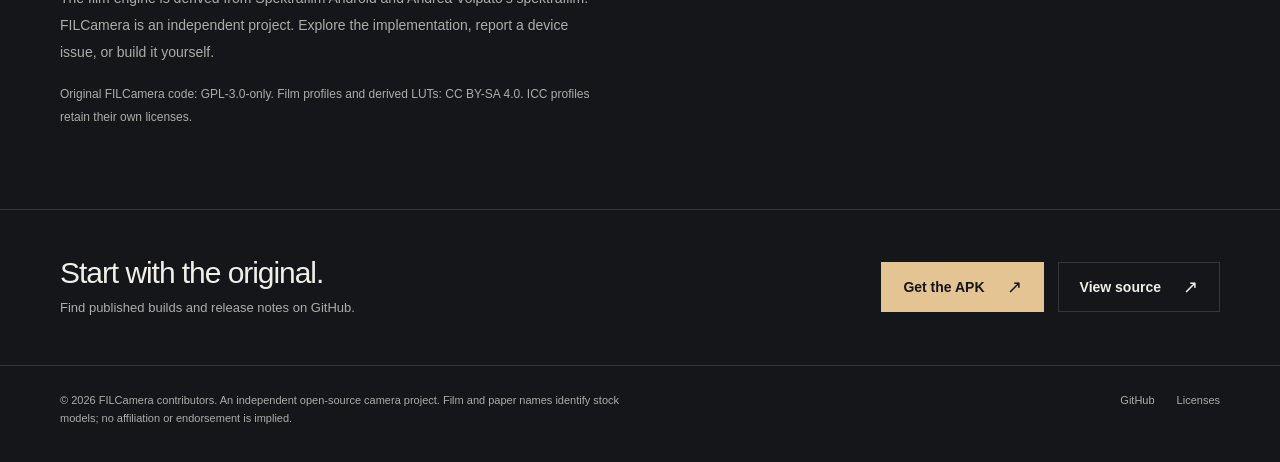
==== commit 3e2204db: "Add Traditional Chinese and Japanese website support" ====
--- a/index.html
+++ b/index.html
@@ -4,13 +4,14 @@
 <meta charset="utf-8"><meta name="viewport" content="width=device-width, initial-scale=1">
 <title>FILCamera — An open-source RAW film camera for Android</title><meta name="description" content="A native Android RAW camera with an on-device Vulkan film pipeline. Keep the DNG, preview a film recipe, and develop another version later.">
 <meta name="theme-color" content="#151619"><link rel="icon" href="assets/icon.svg" type="image/svg+xml">
-<link rel="canonical" href="https://c52e.github.io/filcamera/"><link rel="alternate" hreflang="en" href="https://c52e.github.io/filcamera/"><link rel="alternate" hreflang="zh-CN" href="https://c52e.github.io/filcamera/zh/"><link rel="alternate" hreflang="x-default" href="https://c52e.github.io/filcamera/">
+<link rel="canonical" href="https://c52e.github.io/filcamera/">
+<link rel="alternate" hreflang="en" href="https://c52e.github.io/filcamera/"><link rel="alternate" hreflang="zh-CN" href="https://c52e.github.io/filcamera/zh/"><link rel="alternate" hreflang="zh-Hant" href="https://c52e.github.io/filcamera/zh-hant/"><link rel="alternate" hreflang="ja" href="https://c52e.github.io/filcamera/ja/"><link rel="alternate" hreflang="x-default" href="https://c52e.github.io/filcamera/">
 <meta property="og:type" content="website"><meta property="og:title" content="FILCamera — An open-source RAW film camera for Android"><meta property="og:description" content="A native Android RAW camera with an on-device Vulkan film pipeline. Keep the DNG, preview a film recipe, and develop another version later."><meta property="og:url" content="https://c52e.github.io/filcamera/">
 <link rel="stylesheet" href="assets/style.css"><script src="assets/site.js" defer></script>
 </head>
 <body>
 <a class="skip" href="#main">Skip to content</a>
-<header class="header"><div class="container header-inner"><a class="brand" href="./" aria-label="FILCamera"><img src="assets/icon.svg" width="38" height="38" alt=""><span>FIL<span class="brand-mark">Camera</span></span></a><nav class="nav" aria-label="Main navigation"><a href="#capabilities">Capabilities</a><a href="#pipeline">Pipeline</a><a href="#compatibility">Compatibility</a><a href="#open-source">Open source</a></nav><nav class="languages" aria-label="Language"><a href="./?lang=en" data-language="en" lang="en" aria-current="page">EN</a><a href="zh/?lang=zh" data-language="zh" lang="zh-CN">中文</a></nav></div></header>
+<header class="header"><div class="container header-inner"><a class="brand" href="./" aria-label="FILCamera"><img src="assets/icon.svg" width="38" height="38" alt=""><span>FIL<span class="brand-mark">Camera</span></span></a><nav class="nav" aria-label="Main navigation"><a href="#capabilities">Capabilities</a><a href="#pipeline">Pipeline</a><a href="#compatibility">Compatibility</a><a href="#open-source">Open source</a></nav><nav class="languages" aria-label="Language"><a href="./?lang=en" data-language="en" lang="en" aria-current="page">EN</a><a href="zh/?lang=zh" data-language="zh" lang="zh-CN">简体</a><a href="zh-hant/?lang=zh-hant" data-language="zh-hant" lang="zh-Hant">繁體</a><a href="ja/?lang=ja" data-language="ja" lang="ja">日本語</a></nav></div></header>
 <main id="main">
 <section class="hero container" aria-labelledby="hero-title"><div class="hero-grid"><div class="hero-copy"><div class="eyebrow">OPEN-SOURCE ANDROID CAMERA</div><h1 id="hero-title">RAW capture.<br><span>Film, developed.</span></h1><p>A native camera built around the original. Capture RAW, shape it with a spectral film and paper model, and return to the negative whenever you want.</p><div class="actions"><a class="button primary" href="https://github.com/c52e/filcamera/releases">Get the APK<span class="arrow" aria-hidden="true">↗</span></a><a class="button secondary" href="https://github.com/c52e/filcamera">View source<span class="arrow" aria-hidden="true">↗</span></a></div><span class="hero-note">ANDROID 10+ · ARM64 · OFFLINE BY DESIGN</span></div>
 <div class="schematic"><div class="schematic-top"><span>PROCESSING / OVERVIEW</span><span>36 MM / FILM</span></div>
--- a/assets/style.css
+++ b/assets/style.css
@@ -1,8 +1,10 @@
 @charset "UTF-8";
 :root{color-scheme:dark;--bg:#151619;--panel:#1b1d20;--text:#f0eee8;--muted:#acada9;--gold:#e5c493;--line:#353638;--max:1160px;font-family:Inter,"Segoe UI",Arial,"PingFang SC","Microsoft YaHei",sans-serif;font-synthesis:none}
-*{box-sizing:border-box}html{scroll-behavior:smooth;scroll-padding-top:100px}body{margin:0;background:var(--bg);color:var(--text);font-size:16px;line-height:1.65}a{color:inherit;text-decoration:none}button,a{-webkit-tap-highlight-color:transparent}a:focus-visible,summary:focus-visible{outline:2px solid var(--gold);outline-offset:6px}::selection{background:var(--gold);color:var(--bg)}svg{display:block}img{max-width:100%}h1,h2,h3,p{margin:0}h1,h2,h3{font-weight:500;line-height:1.12;letter-spacing:-.04em}p{color:var(--muted)}.container{width:min(var(--max),calc(100% - 80px));margin-inline:auto}.skip{position:fixed;top:8px;left:8px;z-index:10;background:var(--gold);color:var(--bg);padding:10px 16px;transform:translateY(-150%)}.skip:focus{transform:none}.header{border-bottom:1px solid var(--line)}.header-inner{display:flex;align-items:center;gap:32px;min-height:94px}.brand{display:flex;align-items:center;gap:10px;font-size:21px;font-weight:650;letter-spacing:-.6px;white-space:nowrap}.brand img{width:38px;height:38px}.brand-mark{color:var(--gold)}.nav{display:flex;gap:28px;margin-left:auto;font-size:13px;color:var(--muted)}.nav a:hover,.footer a:hover{color:var(--gold)}.languages{display:flex;border-left:1px solid var(--line);padding-left:24px;gap:15px;font-size:13px}.languages a{display:inline-flex;align-items:center;min-height:44px}.languages [aria-current]{color:var(--gold)}.eyebrow{font-family:"SFMono-Regular",Consolas,monospace;font-size:11px;letter-spacing:.15em;text-transform:uppercase;color:var(--gold);display:flex;align-items:center;gap:10px}.eyebrow:before{content:"";height:6px;width:6px;background:var(--gold)}.hero{padding:83px 0 69px}.hero-grid{display:grid;grid-template-columns:1.12fr 1fr;align-items:center;gap:60px}.hero h1{font-size:clamp(58px,6.4vw,90px);margin:28px 0;line-height:1.02;letter-spacing:-.065em}.hero h1 span{color:var(--gold)}.hero-copy>p{max-width:480px;font-size:17px;line-height:1.8}.actions{display:flex;gap:14px;flex-wrap:wrap;margin-top:32px}.button{display:inline-flex;align-items:center;justify-content:center;gap:22px;min-height:50px;padding:11px 21px;font-size:14px;border:1px solid var(--line);font-weight:550;transition:background .16s,border-color .16s}.button.primary{background:var(--gold);color:#151619;border-color:var(--gold)}.button.primary:hover{background:#f2d6ad}.button.secondary:hover{border-color:var(--gold)}.arrow{font-size:18px;font-weight:400;line-height:1}.hero-note{display:block;margin-top:22px;font-size:11px;letter-spacing:.025em;color:var(--muted)}.schematic{border:1px solid #45413a;position:relative;background:radial-gradient(ellipse at 50% 45%,#282621 0%,#1a1b1d 68%);padding:23px 24px 20px;overflow:hidden}.schematic:before,.schematic:after{content:"";position:absolute;width:12px;height:12px;pointer-events:none}.schematic:before{top:-1px;left:-1px;border-top:2px solid var(--gold);border-left:2px solid var(--gold)}.schematic:after{bottom:-1px;right:-1px;border-bottom:2px solid var(--gold);border-right:2px solid var(--gold)}.schematic-top{display:flex;justify-content:space-between;gap:8px;font:10px Consolas,monospace;letter-spacing:.1em;color:var(--muted)}.schematic-top span:last-child{color:var(--gold)}.film-drawing{width:100%;height:auto;margin:16px 0 6px}.schematic-bottom{border-top:1px solid var(--line);padding-top:14px;display:flex;justify-content:space-between;font:10px Consolas,monospace;letter-spacing:.07em;color:var(--muted)}.hero-meta{margin-top:62px;border-top:1px solid var(--line);display:grid;grid-template-columns:repeat(4,1fr);padding-top:22px;gap:24px}.hero-meta div{display:flex;align-items:baseline;gap:12px}.hero-meta strong{font-size:13px;font-weight:550;color:var(--gold)}.hero-meta span{font-size:11px;color:var(--muted)}.section{padding:80px 0;border-top:1px solid var(--line)}.section-heading{display:flex;justify-content:space-between;align-items:flex-end;gap:48px;margin-bottom:45px}.section-heading h2,.pipeline-intro h2{font-size:44px;margin-top:17px}.section-heading>p{font-size:14px;max-width:345px}.features{display:grid;grid-template-columns:repeat(3,1fr);column-gap:40px;row-gap:40px}.feature{border-top:1px solid var(--line);padding-top:19px}.feature-top{display:flex;justify-content:space-between;align-items:center;margin-bottom:22px}.feature-number{font:11px Consolas,monospace;color:var(--muted)}.glyph{height:25px;width:25px;color:var(--gold)}.feature h3{font-size:20px;letter-spacing:-.025em;margin-bottom:12px}.feature p{font-size:14px;line-height:1.85}.pipeline-grid{display:grid;grid-template-columns:.85fr 1.15fr;gap:100px}.pipeline-intro h2{line-height:1.15;margin-bottom:24px}.pipeline-intro>p{font-size:15px;line-height:1.85}.inline-link{color:var(--gold);border-bottom:1px solid #6c604d;padding-bottom:3px}.pipeline-tag{display:inline-flex;font:10px Consolas,monospace;letter-spacing:.08em;border:1px solid #514a3d;padding:7px 10px;color:var(--gold);margin-top:26px}.flow{list-style:none;padding:0;margin:0}.flow li{display:grid;grid-template-columns:36px 1fr;gap:19px;position:relative;padding:0 0 25px}.flow li:not(:last-child):before{content:"";position:absolute;left:17px;top:34px;bottom:0;border-left:1px solid #655842}.flow li:last-child{padding-bottom:0}.flow-index{border:1px solid #655842;color:var(--gold);display:grid;place-items:center;width:35px;height:35px;font:11px Consolas,monospace;background:var(--bg);position:relative}.flow h3{font-size:16px;letter-spacing:-.01em;line-height:1.4;padding-top:5px}.flow p{font-size:13px;margin-top:6px;line-height:1.75}.preview-note{margin-top:38px;border-left:2px solid var(--gold);background:var(--panel);padding:22px 24px}.preview-note h3{font-size:14px;letter-spacing:0;margin-bottom:9px}.preview-path{font:12px Consolas,monospace;color:var(--gold);margin-bottom:8px}.preview-note p{font-size:13px}.requirements{display:grid;grid-template-columns:repeat(4,1fr);border:1px solid var(--line)}.requirement{padding:24px}.requirement:not(:last-child){border-right:1px solid var(--line)}.requirement strong{display:block;font-size:26px;font-weight:450;letter-spacing:-.04em}.requirement span{font-size:12px;color:var(--muted)}.details{margin-top:30px;display:grid;grid-template-columns:1fr 1fr;gap:34px}.detail{padding-top:18px;border-top:1px solid var(--line)}.detail h3{font-size:15px;letter-spacing:0;margin-bottom:10px}.detail p{font-size:13px;line-height:1.85}.open-grid{display:grid;grid-template-columns:1fr 1fr;gap:70px}.open-grid h2{font-size:44px;margin:18px 0 24px}.open-grid p{font-size:14px;line-height:1.9}.open-grid p+p{margin-top:18px}.open-links{display:grid;grid-template-columns:1fr 1fr;gap:0 26px;align-content:start}.resource-link{display:flex;gap:12px;justify-content:space-between;align-items:center;min-height:64px;border-bottom:1px solid var(--line);font-size:14px}.resource-link:hover{color:var(--gold);border-color:var(--gold)}.license-line{margin-top:32px;font-size:12px!important;color:var(--muted)}.get-started{padding:46px 0;display:flex;justify-content:space-between;align-items:center;gap:28px}.get-started h2{font-size:30px;letter-spacing:-.035em;margin-bottom:8px}.get-started p{font-size:13px}.get-started .actions{margin:0;flex-shrink:0}.footer{border-top:1px solid var(--line);padding:25px 0 35px;font-size:11px;color:var(--muted)}.footer-inner{display:flex;justify-content:space-between;gap:24px}.footer-inner>span{max-width:580px}.footer-links{display:flex;gap:22px;flex-shrink:0}html[lang=zh-CN] h1{font-size:clamp(48px,5.8vw,78px);line-height:1.15;letter-spacing:-.035em}html[lang=zh-CN] h2{letter-spacing:-.025em}html[lang=zh-CN] .hero-copy>p{font-size:16px}.sr-only{position:absolute;width:1px;height:1px;padding:0;margin:-1px;overflow:hidden;clip:rect(0,0,0,0);white-space:nowrap;border:0}
+*{box-sizing:border-box}html{scroll-behavior:smooth;scroll-padding-top:100px}body{margin:0;background:var(--bg);color:var(--text);font-size:16px;line-height:1.65}a{color:inherit;text-decoration:none}button,a{-webkit-tap-highlight-color:transparent}a:focus-visible,summary:focus-visible{outline:2px solid var(--gold);outline-offset:6px}::selection{background:var(--gold);color:var(--bg)}svg{display:block}img{max-width:100%}h1,h2,h3,p{margin:0}h1,h2,h3{font-weight:500;line-height:1.12;letter-spacing:-.04em}p{color:var(--muted)}.container{width:min(var(--max),calc(100% - 80px));margin-inline:auto}.skip{position:fixed;top:8px;left:8px;z-index:10;background:var(--gold);color:var(--bg);padding:10px 16px;transform:translateY(-150%)}.skip:focus{transform:none}.header{border-bottom:1px solid var(--line)}.header-inner{display:flex;align-items:center;gap:32px;min-height:94px}.brand{display:flex;align-items:center;gap:10px;font-size:21px;font-weight:650;letter-spacing:-.6px;white-space:nowrap}.brand img{width:38px;height:38px}.brand-mark{color:var(--gold)}.nav{display:flex;gap:28px;margin-left:auto;font-size:13px;color:var(--muted)}.nav a:hover,.footer a:hover{color:var(--gold)}.languages{display:flex;flex-wrap:wrap;border-left:1px solid var(--line);padding-left:24px;gap:15px;font-size:13px}.languages a{display:inline-flex;align-items:center;min-height:44px}.languages [aria-current]{color:var(--gold)}.eyebrow{font-family:"SFMono-Regular",Consolas,monospace;font-size:11px;letter-spacing:.15em;text-transform:uppercase;color:var(--gold);display:flex;align-items:center;gap:10px}.eyebrow:before{content:"";height:6px;width:6px;background:var(--gold)}.hero{padding:83px 0 69px}.hero-grid{display:grid;grid-template-columns:1.12fr 1fr;align-items:center;gap:60px}.hero h1{font-size:clamp(58px,6.4vw,90px);margin:28px 0;line-height:1.02;letter-spacing:-.065em}.hero h1 span{color:var(--gold)}.hero-copy>p{max-width:480px;font-size:17px;line-height:1.8}.actions{display:flex;gap:14px;flex-wrap:wrap;margin-top:32px}.button{display:inline-flex;align-items:center;justify-content:center;gap:22px;min-height:50px;padding:11px 21px;font-size:14px;border:1px solid var(--line);font-weight:550;transition:background .16s,border-color .16s}.button.primary{background:var(--gold);color:#151619;border-color:var(--gold)}.button.primary:hover{background:#f2d6ad}.button.secondary:hover{border-color:var(--gold)}.arrow{font-size:18px;font-weight:400;line-height:1}.hero-note{display:block;margin-top:22px;font-size:11px;letter-spacing:.025em;color:var(--muted)}.schematic{border:1px solid #45413a;position:relative;background:radial-gradient(ellipse at 50% 45%,#282621 0%,#1a1b1d 68%);padding:23px 24px 20px;overflow:hidden}.schematic:before,.schematic:after{content:"";position:absolute;width:12px;height:12px;pointer-events:none}.schematic:before{top:-1px;left:-1px;border-top:2px solid var(--gold);border-left:2px solid var(--gold)}.schematic:after{bottom:-1px;right:-1px;border-bottom:2px solid var(--gold);border-right:2px solid var(--gold)}.schematic-top{display:flex;justify-content:space-between;gap:8px;font:10px Consolas,monospace;letter-spacing:.1em;color:var(--muted)}.schematic-top span:last-child{color:var(--gold)}.film-drawing{width:100%;height:auto;margin:16px 0 6px}.schematic-bottom{border-top:1px solid var(--line);padding-top:14px;display:flex;justify-content:space-between;font:10px Consolas,monospace;letter-spacing:.07em;color:var(--muted)}.hero-meta{margin-top:62px;border-top:1px solid var(--line);display:grid;grid-template-columns:repeat(4,1fr);padding-top:22px;gap:24px}.hero-meta div{display:flex;align-items:baseline;gap:12px}.hero-meta strong{font-size:13px;font-weight:550;color:var(--gold)}.hero-meta span{font-size:11px;color:var(--muted)}.section{padding:80px 0;border-top:1px solid var(--line)}.section-heading{display:flex;justify-content:space-between;align-items:flex-end;gap:48px;margin-bottom:45px}.section-heading h2,.pipeline-intro h2{font-size:44px;margin-top:17px}.section-heading>p{font-size:14px;max-width:345px}.features{display:grid;grid-template-columns:repeat(3,1fr);column-gap:40px;row-gap:40px}.feature{border-top:1px solid var(--line);padding-top:19px}.feature-top{display:flex;justify-content:space-between;align-items:center;margin-bottom:22px}.feature-number{font:11px Consolas,monospace;color:var(--muted)}.glyph{height:25px;width:25px;color:var(--gold)}.feature h3{font-size:20px;letter-spacing:-.025em;margin-bottom:12px}.feature p{font-size:14px;line-height:1.85}.pipeline-grid{display:grid;grid-template-columns:.85fr 1.15fr;gap:100px}.pipeline-intro h2{line-height:1.15;margin-bottom:24px}.pipeline-intro>p{font-size:15px;line-height:1.85}.inline-link{color:var(--gold);border-bottom:1px solid #6c604d;padding-bottom:3px}.pipeline-tag{display:inline-flex;font:10px Consolas,monospace;letter-spacing:.08em;border:1px solid #514a3d;padding:7px 10px;color:var(--gold);margin-top:26px}.flow{list-style:none;padding:0;margin:0}.flow li{display:grid;grid-template-columns:36px 1fr;gap:19px;position:relative;padding:0 0 25px}.flow li:not(:last-child):before{content:"";position:absolute;left:17px;top:34px;bottom:0;border-left:1px solid #655842}.flow li:last-child{padding-bottom:0}.flow-index{border:1px solid #655842;color:var(--gold);display:grid;place-items:center;width:35px;height:35px;font:11px Consolas,monospace;background:var(--bg);position:relative}.flow h3{font-size:16px;letter-spacing:-.01em;line-height:1.4;padding-top:5px}.flow p{font-size:13px;margin-top:6px;line-height:1.75}.preview-note{margin-top:38px;border-left:2px solid var(--gold);background:var(--panel);padding:22px 24px}.preview-note h3{font-size:14px;letter-spacing:0;margin-bottom:9px}.preview-path{font:12px Consolas,monospace;color:var(--gold);margin-bottom:8px}.preview-note p{font-size:13px}.requirements{display:grid;grid-template-columns:repeat(4,1fr);border:1px solid var(--line)}.requirement{padding:24px}.requirement:not(:last-child){border-right:1px solid var(--line)}.requirement strong{display:block;font-size:26px;font-weight:450;letter-spacing:-.04em}.requirement span{font-size:12px;color:var(--muted)}.details{margin-top:30px;display:grid;grid-template-columns:1fr 1fr;gap:34px}.detail{padding-top:18px;border-top:1px solid var(--line)}.detail h3{font-size:15px;letter-spacing:0;margin-bottom:10px}.detail p{font-size:13px;line-height:1.85}.open-grid{display:grid;grid-template-columns:1fr 1fr;gap:70px}.open-grid h2{font-size:44px;margin:18px 0 24px}.open-grid p{font-size:14px;line-height:1.9}.open-grid p+p{margin-top:18px}.open-links{display:grid;grid-template-columns:1fr 1fr;gap:0 26px;align-content:start}.resource-link{display:flex;gap:12px;justify-content:space-between;align-items:center;min-height:64px;border-bottom:1px solid var(--line);font-size:14px}.resource-link:hover{color:var(--gold);border-color:var(--gold)}.license-line{margin-top:32px;font-size:12px!important;color:var(--muted)}.get-started{padding:46px 0;display:flex;justify-content:space-between;align-items:center;gap:28px}.get-started h2{font-size:30px;letter-spacing:-.035em;margin-bottom:8px}.get-started p{font-size:13px}.get-started .actions{margin:0;flex-shrink:0}.footer{border-top:1px solid var(--line);padding:25px 0 35px;font-size:11px;color:var(--muted)}.footer-inner{display:flex;justify-content:space-between;gap:24px}.footer-inner>span{max-width:580px}.footer-links{display:flex;gap:22px;flex-shrink:0}html:lang(zh) h1{font-size:clamp(48px,5.8vw,78px);line-height:1.15;letter-spacing:-.035em}html:lang(zh) h2{letter-spacing:-.025em}html:lang(zh) .hero-copy>p{font-size:16px}.sr-only{position:absolute;width:1px;height:1px;padding:0;margin:-1px;overflow:hidden;clip:rect(0,0,0,0);white-space:nowrap;border:0}
 @media(min-width:1600px){.hero{padding-top:100px;padding-bottom:80px}}
 @media(max-width:1050px){.container{width:calc(100% - 48px)}.nav{gap:18px}.hero-grid{gap:35px}.hero h1{font-size:66px}.pipeline-grid{gap:50px}.hero-meta div{display:block}.hero-meta span{display:block;margin-top:5px}.features{column-gap:28px}.open-grid{gap:40px}.languages{padding-left:16px}.header-inner{gap:20px}}
-@media(max-width:760px){html{scroll-padding-top:25px}.container{width:calc(100% - 40px)}.header-inner{min-height:78px;flex-wrap:wrap;gap:0;padding-block:14px}.brand{font-size:20px}.brand img{width:34px;height:34px}.languages{margin-left:auto;border:0;padding:0}.nav{order:3;width:100%;justify-content:space-between;margin:9px 0 0;gap:12px;font-size:11px}.hero{padding:46px 0 40px}.hero-grid{grid-template-columns:1fr;gap:38px}.hero h1{font-size:clamp(50px,10vw,72px);margin-block:22px;line-height:1.04}.hero-copy>p{font-size:15px;max-width:550px}.actions{margin-top:26px;gap:12px}.hero-note{font-size:10px}.schematic{max-width:510px;width:100%;justify-self:center;padding:20px}.film-drawing{max-height:300px}.hero-meta{margin-top:36px;grid-template-columns:repeat(2,1fr);gap:20px}.hero-meta strong{font-size:12px}.section{padding:48px 0}.section-heading{display:block;margin-bottom:28px}.section-heading h2,.pipeline-intro h2,.open-grid h2{font-size:34px}.section-heading>p{margin-top:18px;max-width:500px}.features{grid-template-columns:repeat(2,1fr);gap:28px 24px}.feature h3{font-size:18px}.feature p{font-size:13px}.feature-top{margin-bottom:16px}.pipeline-grid{grid-template-columns:1fr;gap:32px}.pipeline-intro h2{margin-bottom:18px}.pipeline-intro>p{font-size:14px}.pipeline-tag{margin-top:20px}.flow li{padding-bottom:23px}.requirements{grid-template-columns:1fr 1fr}.requirement{padding:20px}.requirement strong{font-size:24px}.requirement:nth-child(2){border-right:0}.requirement:nth-child(-n+2){border-bottom:1px solid var(--line)}.details{gap:24px;grid-template-columns:1fr}.open-grid{grid-template-columns:1fr;gap:24px}.open-grid h2{margin-bottom:18px}.get-started{display:block;padding:32px 0}.get-started h2{font-size:27px}.get-started .actions{margin-top:24px}.footer-inner{display:block}.footer-links{margin-top:18px}.eyebrow{font-size:10px}html[lang=zh-CN] h1{font-size:clamp(43px,9vw,66px)}}
+@media(max-width:760px){html{scroll-padding-top:25px}.container{width:calc(100% - 40px)}.header-inner{min-height:78px;flex-wrap:wrap;gap:0;padding-block:14px}.brand{font-size:20px}.brand img{width:34px;height:34px}.languages{margin-left:auto;border:0;padding:0}.nav{order:3;width:100%;justify-content:space-between;margin:9px 0 0;gap:12px;font-size:11px}.hero{padding:46px 0 40px}.hero-grid{grid-template-columns:1fr;gap:38px}.hero h1{font-size:clamp(50px,10vw,72px);margin-block:22px;line-height:1.04}.hero-copy>p{font-size:15px;max-width:550px}.actions{margin-top:26px;gap:12px}.hero-note{font-size:10px}.schematic{max-width:510px;width:100%;justify-self:center;padding:20px}.film-drawing{max-height:300px}.hero-meta{margin-top:36px;grid-template-columns:repeat(2,1fr);gap:20px}.hero-meta strong{font-size:12px}.section{padding:48px 0}.section-heading{display:block;margin-bottom:28px}.section-heading h2,.pipeline-intro h2,.open-grid h2{font-size:34px}.section-heading>p{margin-top:18px;max-width:500px}.features{grid-template-columns:repeat(2,1fr);gap:28px 24px}.feature h3{font-size:18px}.feature p{font-size:13px}.feature-top{margin-bottom:16px}.pipeline-grid{grid-template-columns:1fr;gap:32px}.pipeline-intro h2{margin-bottom:18px}.pipeline-intro>p{font-size:14px}.pipeline-tag{margin-top:20px}.flow li{padding-bottom:23px}.requirements{grid-template-columns:1fr 1fr}.requirement{padding:20px}.requirement strong{font-size:24px}.requirement:nth-child(2){border-right:0}.requirement:nth-child(-n+2){border-bottom:1px solid var(--line)}.details{gap:24px;grid-template-columns:1fr}.open-grid{grid-template-columns:1fr;gap:24px}.open-grid h2{margin-bottom:18px}.get-started{display:block;padding:32px 0}.get-started h2{font-size:27px}.get-started .actions{margin-top:24px}.footer-inner{display:block}.footer-links{margin-top:18px}.eyebrow{font-size:10px}html:lang(zh) h1{font-size:clamp(43px,9vw,66px)}}
 @media(max-width:360px){.container{width:calc(100% - 32px)}.features{grid-template-columns:1fr}.nav{font-size:10px;gap:6px}.button{padding:11px 16px;gap:16px}.hero h1{font-size:47px}.open-links{grid-template-columns:1fr}.schematic-top,.schematic-bottom{font-size:9px;letter-spacing:0}}
 @media(prefers-reduced-motion:reduce){html{scroll-behavior:auto}*{transition:none!important;animation:none!important}}
+
+html:lang(ja) h1{font-size:clamp(42px,5.2vw,72px);line-height:1.3;letter-spacing:-.025em}html:lang(ja) h2{line-height:1.4} @media(max-width:760px){.languages{gap:12px}.header-inner{column-gap:16px;row-gap:4px}html:lang(ja) h1{font-size:clamp(36px,8vw,58px)}}
